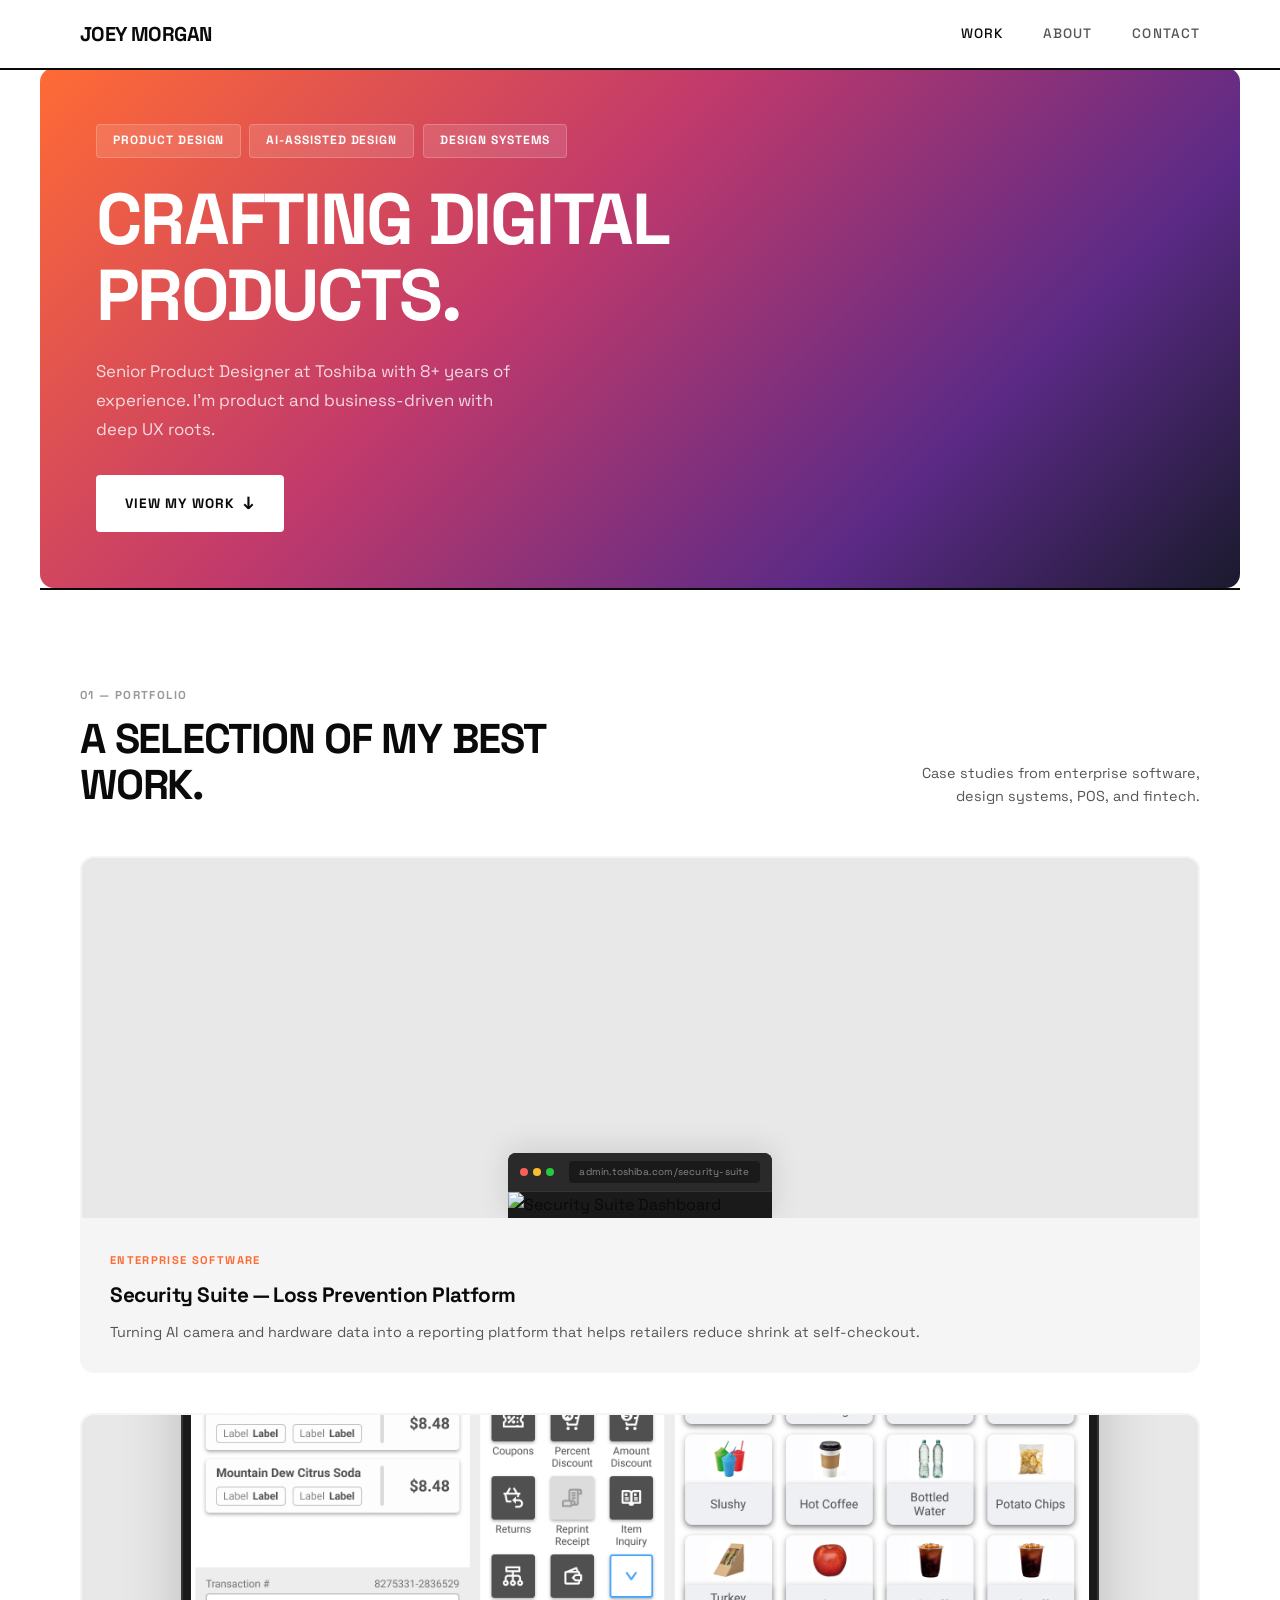
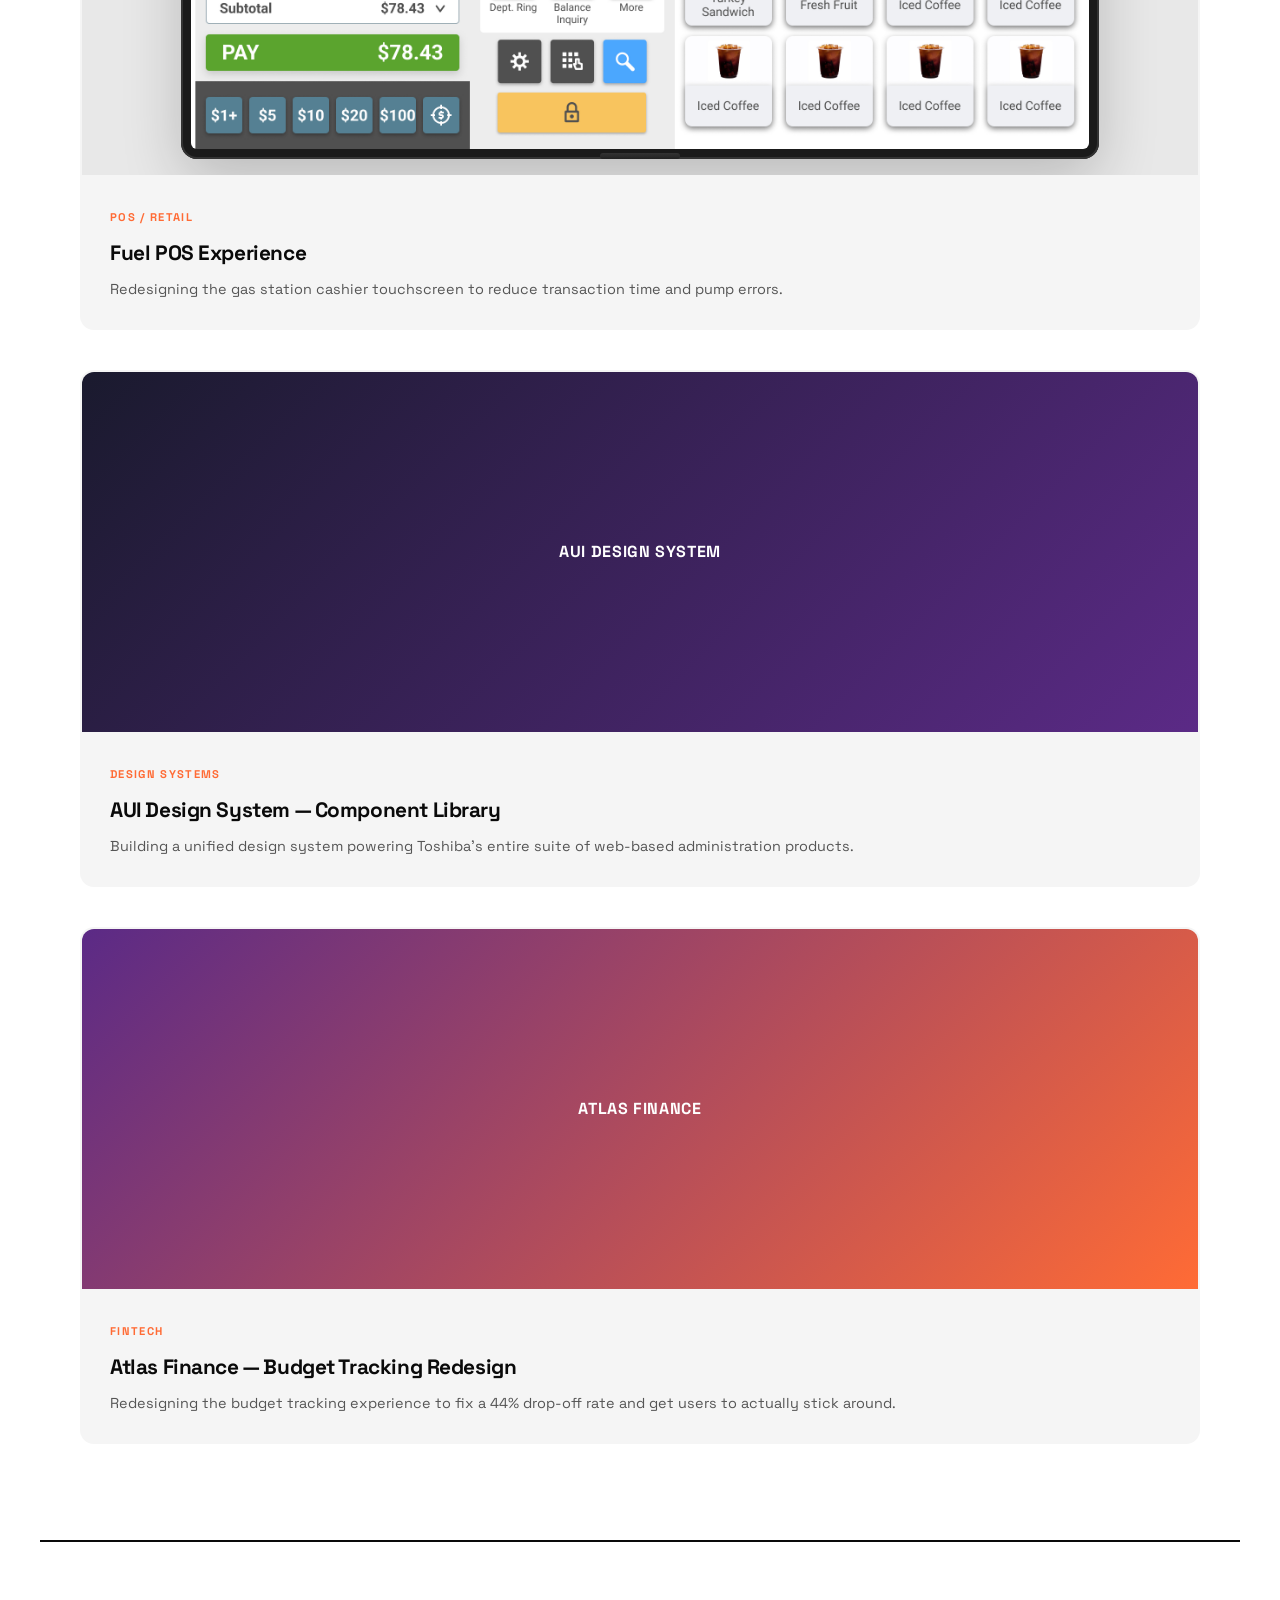
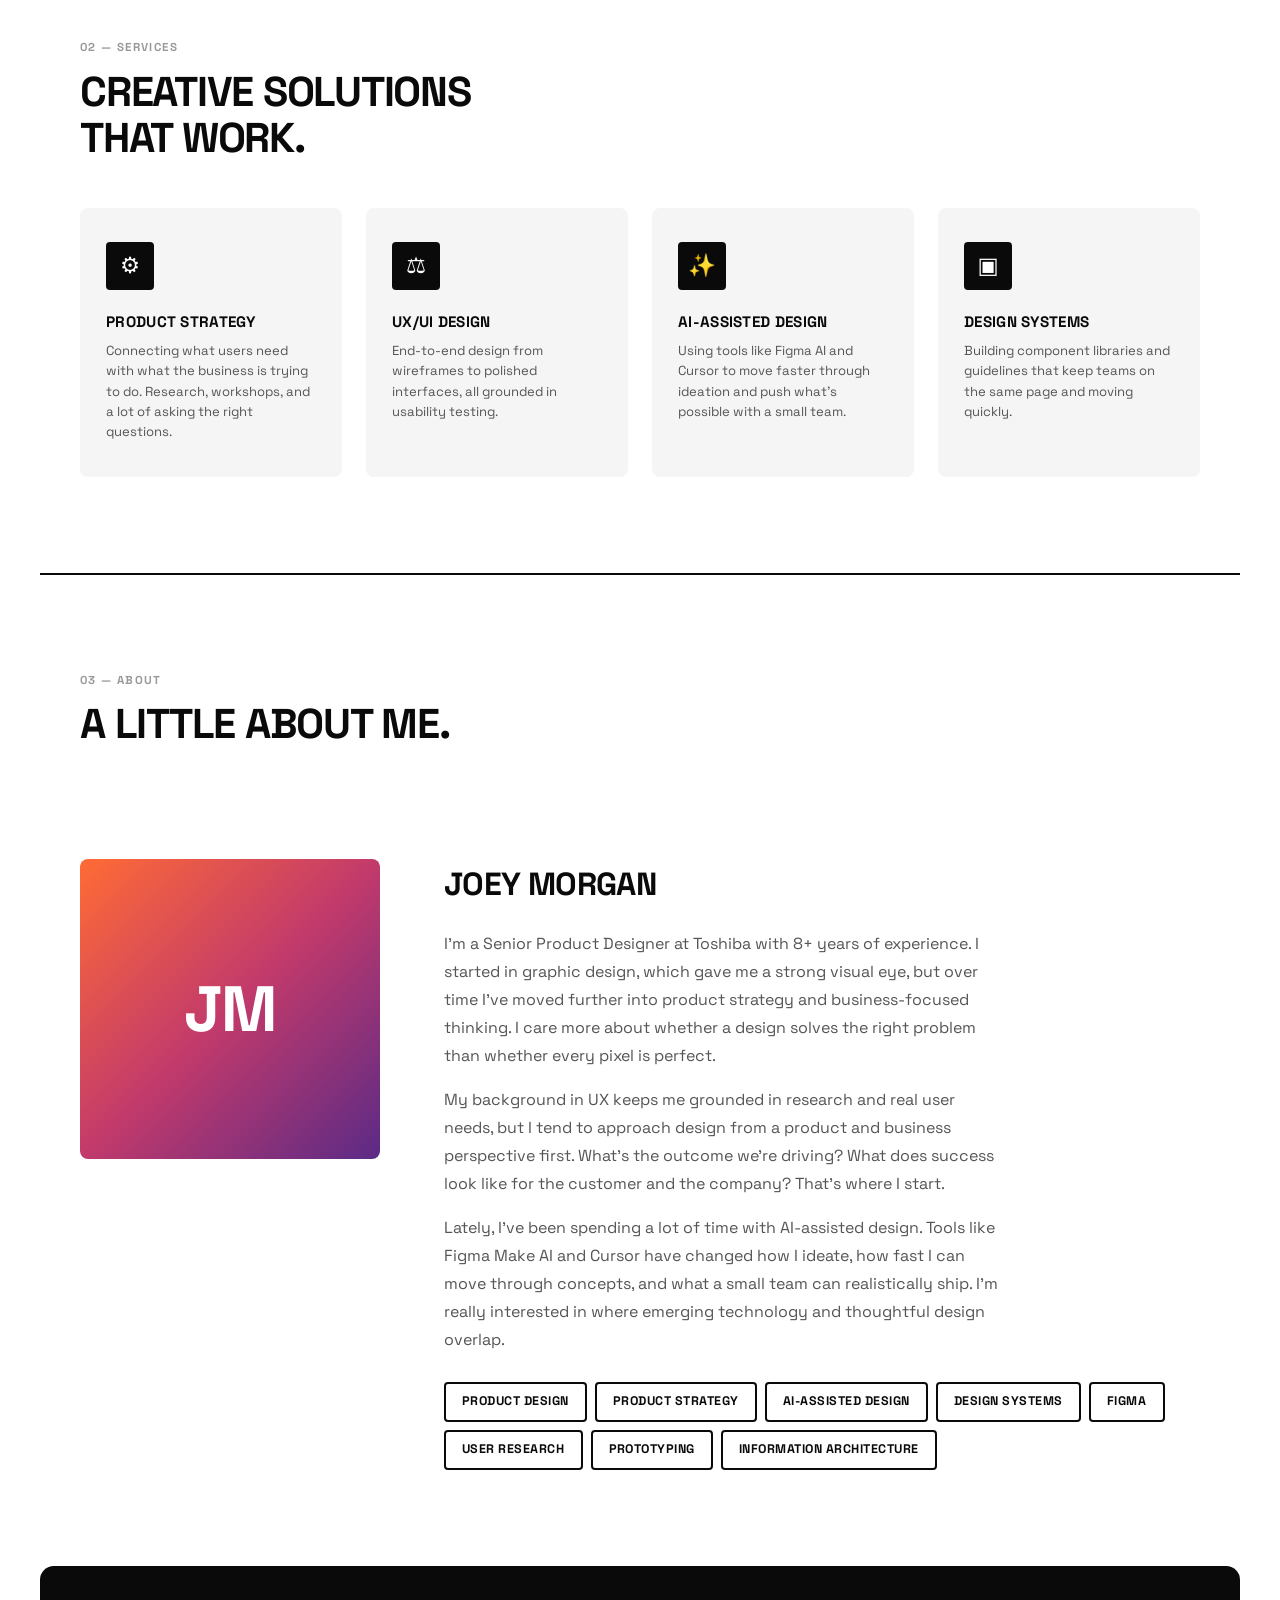
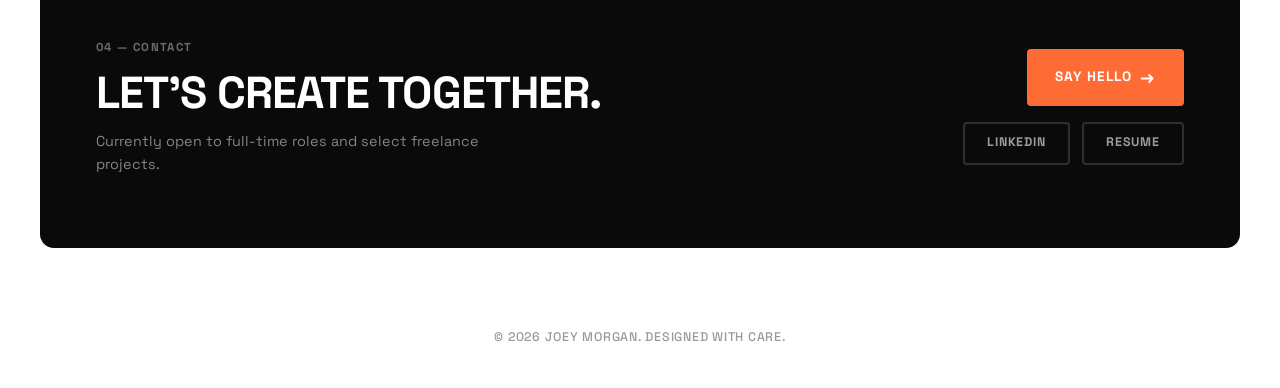
==== index.html @ 901c60b5 "Remove Dribbble link from contact section Co-Authored-By: Claude Opus 4.6 <noreply@anthropic.com>" ====
<!DOCTYPE html>
<html lang="en">
<head>
  <meta charset="UTF-8">
  <meta name="viewport" content="width=device-width, initial-scale=1.0">
  <title>Joey Morgan — Product Designer</title>
  <link rel="preconnect" href="https://fonts.googleapis.com">
  <link href="https://fonts.googleapis.com/css2?family=Space+Grotesk:wght@400;500;600;700&display=swap" rel="stylesheet">
  <link rel="stylesheet" href="styles.css">
</head>
<body>

  <!-- Nav -->
  <nav>
    <div class="nav-inner">
      <a href="index.html" class="logo">Joey Morgan</a>
      <div class="nav-links">
        <a href="index.html" class="active">Work</a>
        <a href="#about">About</a>
        <a href="#contact">Contact</a>
      </div>
    </div>
  </nav>

  <!-- Hero -->
  <section class="hero">
    <div class="hero-content">
      <div class="hero-tags">
        <span class="hero-tag">Product Design</span>
        <span class="hero-tag">AI-Assisted Design</span>
        <span class="hero-tag">Design Systems</span>
      </div>
      <h1>Crafting Digital Products.</h1>
      <p>Senior Product Designer at Toshiba with 8+ years of experience. I'm product and business-driven with deep UX roots.</p>
      <a href="#work" class="btn">View my work <span class="arrow">&darr;</span></a>
    </div>
  </section>

  <!-- Projects -->
  <div class="section-header" id="work">
    <div>
      <div class="section-label">01 &mdash; Portfolio</div>
      <h2>A Selection of My Best Work.</h2>
    </div>
    <p>Case studies from enterprise software, design systems, POS, and fintech.</p>
  </div>

  <div class="projects-grid">
    <a href="project-security-suite.html" class="project-card">
      <div class="thumb card-mockup-wrap">
        <div class="device-mockup">
          <div class="browser-bar">
            <span class="browser-dot red"></span>
            <span class="browser-dot yellow"></span>
            <span class="browser-dot green"></span>
            <span class="browser-url">admin.toshiba.com/security-suite</span>
          </div>
          <img src="SS Both Solution View_V2.jpg" alt="Security Suite Dashboard">
        </div>
      </div>
      <div class="card-body">
        <span class="tag">Enterprise Software</span>
        <h3>Security Suite — Loss Prevention Platform</h3>
        <p>Turning AI camera and hardware data into a reporting platform that helps retailers reduce shrink at self-checkout.</p>
      </div>
    </a>

    <a href="project-fuel-pos.html" class="project-card">
      <div class="thumb card-pos-wrap">
        <div class="pos-mockup">
          <img src="Home Screen - Sales Palette.jpg" alt="Fuel POS Home Screen">
        </div>
        <div class="pos-stand"></div>
      </div>
      <div class="card-body">
        <span class="tag">POS / Retail</span>
        <h3>Fuel POS Experience</h3>
        <p>Redesigning the gas station cashier touchscreen to reduce transaction time and pump errors.</p>
      </div>
    </a>

    <a href="project-civicpulse.html" class="project-card">
      <div class="thumb placeholder-img ph-3" style="display:flex;align-items:center;justify-content:center;">AUI Design System</div>
      <div class="card-body">
        <span class="tag">Design Systems</span>
        <h3>AUI Design System — Component Library</h3>
        <p>Building a unified design system powering Toshiba's entire suite of web-based administration products.</p>
      </div>
    </a>

    <a href="project-atlas.html" class="project-card">
      <div class="thumb placeholder-img ph-4" style="display:flex;align-items:center;justify-content:center;">Atlas Finance</div>
      <div class="card-body">
        <span class="tag">Fintech</span>
        <h3>Atlas Finance — Budget Tracking Redesign</h3>
        <p>Redesigning the budget tracking experience to fix a 44% drop-off rate and get users to actually stick around.</p>
      </div>
    </a>
  </div>

  <!-- Services -->
  <div class="section-header">
    <div>
      <div class="section-label">02 &mdash; Services</div>
      <h2>Creative Solutions That Work.</h2>
    </div>
  </div>

  <div class="services">
    <div class="service-card">
      <div class="service-icon">&#9881;</div>
      <h3>Product Strategy</h3>
      <p>Connecting what users need with what the business is trying to do. Research, workshops, and a lot of asking the right questions.</p>
    </div>
    <div class="service-card">
      <div class="service-icon">&#9878;</div>
      <h3>UX/UI Design</h3>
      <p>End-to-end design from wireframes to polished interfaces, all grounded in usability testing.</p>
    </div>
    <div class="service-card">
      <div class="service-icon">&#10024;</div>
      <h3>AI-Assisted Design</h3>
      <p>Using tools like Figma AI and Cursor to move faster through ideation and push what's possible with a small team.</p>
    </div>
    <div class="service-card">
      <div class="service-icon">&#9635;</div>
      <h3>Design Systems</h3>
      <p>Building component libraries and guidelines that keep teams on the same page and moving quickly.</p>
    </div>
  </div>

  <!-- About -->
  <div class="section-header" id="about">
    <div>
      <div class="section-label">03 &mdash; About</div>
      <h2>A Little About Me.</h2>
    </div>
  </div>

  <section class="about">
    <div class="about-photo">JM</div>
    <div class="about-text">
      <h2>Joey Morgan</h2>
      <p>I'm a Senior Product Designer at Toshiba with 8+ years of experience. I started in graphic design, which gave me a strong visual eye, but over time I've moved further into product strategy and business-focused thinking. I care more about whether a design solves the right problem than whether every pixel is perfect.</p>
      <p>My background in UX keeps me grounded in research and real user needs, but I tend to approach design from a product and business perspective first. What's the outcome we're driving? What does success look like for the customer and the company? That's where I start.</p>
      <p>Lately, I've been spending a lot of time with AI-assisted design. Tools like Figma Make AI and Cursor have changed how I ideate, how fast I can move through concepts, and what a small team can realistically ship. I'm really interested in where emerging technology and thoughtful design overlap.</p>
      <div class="skills">
        <span class="skill-tag">Product Design</span>
        <span class="skill-tag">Product Strategy</span>
        <span class="skill-tag">AI-Assisted Design</span>
        <span class="skill-tag">Design Systems</span>
        <span class="skill-tag">Figma</span>
        <span class="skill-tag">User Research</span>
        <span class="skill-tag">Prototyping</span>
        <span class="skill-tag">Information Architecture</span>
      </div>
    </div>
  </section>

  <!-- Contact -->
  <section class="contact" id="contact">
    <div>
      <div class="section-label" style="color: rgba(255,255,255,0.4);">04 &mdash; Contact</div>
      <h2>Let's Create Together.</h2>
      <p>Currently open to full-time roles and select freelance projects.</p>
    </div>
    <div class="contact-right">
      <a href="mailto:joey@example.com" class="btn" style="background:var(--accent); color:#fff;">Say hello <span class="arrow">&rarr;</span></a>
      <div class="contact-links">
        <a href="https://linkedin.com/in/kandismorgan/" target="_blank" class="contact-link">LinkedIn</a>
        <a href="#" class="contact-link">Resume</a>
      </div>
    </div>
  </section>

  <!-- Footer -->
  <footer>
    <p>&copy; 2026 Joey Morgan. Designed with care.</p>
  </footer>

</body>
</html>
---- styles.css ----
/* ===== Reset & Base ===== */
*, *::before, *::after { margin: 0; padding: 0; box-sizing: border-box; }

:root {
  --bg: #ffffff;
  --text: #0a0a0a;
  --accent: #FF6B35;
  --muted: #555555;
  --light-muted: #999999;
  --card-bg: #f5f5f5;
  --border: #e0e0e0;
  --radius: 14px;
  --radius-sm: 8px;
  --max-w: 1200px;
  --font: 'Space Grotesk', system-ui, -apple-system, sans-serif;
}

html { scroll-behavior: smooth; }

body {
  font-family: var(--font);
  background: var(--bg);
  color: var(--text);
  line-height: 1.6;
  -webkit-font-smoothing: antialiased;
}

a { color: inherit; text-decoration: none; }
img { display: block; max-width: 100%; }

/* ===== Nav ===== */
nav {
  position: fixed; top: 0; left: 0; right: 0;
  background: rgba(255, 255, 255, 0.95);
  backdrop-filter: blur(16px);
  z-index: 100;
  border-bottom: 2px solid var(--text);
}

nav .nav-inner {
  max-width: var(--max-w);
  margin: 0 auto;
  padding: 0 2.5rem;
  height: 68px;
  display: flex;
  align-items: center;
  justify-content: space-between;
}

nav .logo {
  font-weight: 700;
  font-size: 1.25rem;
  letter-spacing: -0.03em;
  text-transform: uppercase;
}

nav .nav-links { display: flex; gap: 2.5rem; }

nav .nav-links a {
  font-size: 0.85rem;
  font-weight: 500;
  color: var(--muted);
  text-transform: uppercase;
  letter-spacing: 0.08em;
  transition: color 0.2s;
}

nav .nav-links a:hover,
nav .nav-links a.active { color: var(--text); }

/* ===== Hero ===== */
.hero {
  position: relative;
  max-width: var(--max-w);
  margin: 0 auto;
  margin-top: 68px;
  border-radius: var(--radius);
  overflow: hidden;
  min-height: 520px;
  display: flex;
  align-items: flex-end;
  padding: 3.5rem;
  background: linear-gradient(135deg, #FF6B35 0%, #c23a6b 40%, #5b2a86 75%, #1a1a2e 100%);
}

.hero-content {
  position: relative;
  z-index: 2;
  max-width: 620px;
}

.hero h1 {
  font-size: clamp(3rem, 6vw, 4.5rem);
  font-weight: 700;
  line-height: 1.05;
  margin-bottom: 1.5rem;
  color: #fff;
  text-transform: uppercase;
  letter-spacing: -0.03em;
}

.hero p {
  font-size: 1.05rem;
  color: rgba(255,255,255,0.8);
  max-width: 440px;
  margin-bottom: 2rem;
  line-height: 1.7;
}

.hero-tags {
  display: flex;
  gap: 0.5rem;
  flex-wrap: wrap;
  margin-bottom: 1.5rem;
}

.hero-tag {
  padding: 0.4rem 1rem;
  background: rgba(255,255,255,0.12);
  backdrop-filter: blur(8px);
  border: 1px solid rgba(255,255,255,0.2);
  border-radius: 4px;
  font-size: 0.75rem;
  font-weight: 700;
  color: #fff;
  text-transform: uppercase;
  letter-spacing: 0.08em;
}

.btn {
  display: inline-flex;
  align-items: center;
  gap: 0.5rem;
  padding: 0.9rem 1.8rem;
  background: #fff;
  color: var(--text);
  border-radius: 4px;
  font-weight: 700;
  font-size: 0.85rem;
  text-transform: uppercase;
  letter-spacing: 0.08em;
  transition: transform 0.2s, box-shadow 0.2s;
}

.btn:hover {
  transform: translateY(-2px);
  box-shadow: 0 8px 24px rgba(0,0,0,0.15);
}

.btn-dark {
  background: var(--text);
  color: #fff;
}

.btn .arrow { font-size: 1.1rem; }

/* ===== Section Headers ===== */
.section-header {
  max-width: var(--max-w);
  margin: 0 auto;
  padding: 6rem 2.5rem 3rem;
  display: flex;
  justify-content: space-between;
  align-items: flex-end;
  gap: 2rem;
  border-top: 2px solid var(--text);
}

.section-label {
  font-size: 0.72rem;
  font-weight: 700;
  color: var(--light-muted);
  text-transform: uppercase;
  letter-spacing: 0.12em;
  margin-bottom: 0.75rem;
}

.section-header h2 {
  font-size: clamp(2rem, 3.5vw, 2.6rem);
  font-weight: 700;
  line-height: 1.1;
  max-width: 480px;
  letter-spacing: -0.03em;
  text-transform: uppercase;
}

.section-header p {
  font-size: 0.9rem;
  color: var(--muted);
  max-width: 320px;
  text-align: right;
}

/* ===== Section Titles (simple) ===== */
.section-title {
  max-width: var(--max-w);
  margin: 0 auto;
  padding: 6rem 2.5rem 2rem;
  font-size: 2rem;
  font-weight: 700;
  text-transform: uppercase;
  letter-spacing: -0.02em;
}

/* ===== Project Grid ===== */
.projects-grid {
  max-width: var(--max-w);
  margin: 0 auto;
  padding: 0 2.5rem 6rem;
  display: grid;
  grid-template-columns: 1fr;
  gap: 2.5rem;
}

.project-card {
  background: var(--card-bg);
  border-radius: var(--radius);
  overflow: hidden;
  transition: transform 0.3s ease, box-shadow 0.3s ease;
  cursor: pointer;
  border: 2px solid transparent;
}

.project-card:hover {
  transform: translateY(-6px);
  box-shadow: 0 20px 50px rgba(0,0,0,0.08);
  border-color: var(--text);
}

.project-card .thumb {
  width: 100%;
  height: 360px;
  overflow: hidden;
}

.project-card .card-body {
  padding: 1.75rem;
}

.project-card .tag {
  display: inline-block;
  font-size: 0.7rem;
  font-weight: 700;
  text-transform: uppercase;
  letter-spacing: 0.12em;
  color: var(--accent);
  margin-bottom: 0.6rem;
}

.project-card h3 {
  font-size: 1.3rem;
  font-weight: 700;
  margin-bottom: 0.5rem;
  letter-spacing: -0.02em;
}

.project-card p {
  font-size: 0.9rem;
  color: var(--muted);
  line-height: 1.55;
}

/* ===== Services / Skills Grid ===== */
.services {
  max-width: var(--max-w);
  margin: 0 auto;
  padding: 0 2.5rem 6rem;
  display: grid;
  grid-template-columns: repeat(4, 1fr);
  gap: 1.5rem;
}

.service-card {
  background: var(--card-bg);
  border-radius: var(--radius-sm);
  padding: 2rem 1.5rem;
  border: 2px solid transparent;
  transition: transform 0.2s, border-color 0.2s;
}

.service-card:hover {
  transform: translateY(-4px);
  border-color: var(--text);
}

.service-icon {
  width: 48px;
  height: 48px;
  border-radius: 4px;
  background: var(--text);
  display: flex;
  align-items: center;
  justify-content: center;
  font-size: 1.4rem;
  color: #fff;
  margin-bottom: 1.25rem;
}

.service-card h3 {
  font-size: 0.95rem;
  font-weight: 700;
  margin-bottom: 0.4rem;
  text-transform: uppercase;
  letter-spacing: 0.02em;
}

.service-card p {
  font-size: 0.82rem;
  color: var(--muted);
  line-height: 1.55;
}

/* ===== About Section ===== */
.about {
  max-width: var(--max-w);
  margin: 0 auto;
  padding: 4rem 2.5rem 6rem;
  display: grid;
  grid-template-columns: 300px 1fr;
  gap: 4rem;
  align-items: start;
}

.about-photo {
  width: 100%;
  aspect-ratio: 1;
  border-radius: var(--radius-sm);
  background: linear-gradient(135deg, #FF6B35 0%, #c23a6b 50%, #5b2a86 100%);
  display: flex;
  align-items: center;
  justify-content: center;
  font-size: 4rem;
  font-weight: 700;
  color: #fff;
  letter-spacing: -0.03em;
}

.about-text h2 {
  font-size: 2rem;
  font-weight: 700;
  margin-bottom: 1.25rem;
  text-transform: uppercase;
  letter-spacing: -0.02em;
}

.about-text p {
  color: var(--muted);
  margin-bottom: 1rem;
  max-width: 560px;
  line-height: 1.75;
}

.about-text .skills {
  display: flex;
  flex-wrap: wrap;
  gap: 0.5rem;
  margin-top: 1.75rem;
}

.about-text .skill-tag {
  padding: 0.5rem 1rem;
  background: transparent;
  border: 2px solid var(--text);
  border-radius: 4px;
  font-size: 0.78rem;
  font-weight: 700;
  color: var(--text);
  text-transform: uppercase;
  letter-spacing: 0.04em;
  transition: background 0.2s, color 0.2s;
}

.about-text .skill-tag:hover {
  background: var(--text);
  color: #fff;
}

/* ===== Contact / CTA Section ===== */
.contact {
  max-width: var(--max-w);
  margin: 0 auto 2.5rem;
  padding: 4.5rem 3.5rem;
  background: var(--text);
  border-radius: var(--radius);
  display: flex;
  justify-content: space-between;
  align-items: center;
  gap: 2rem;
}

.contact h2 {
  font-size: clamp(2rem, 4vw, 2.8rem);
  font-weight: 700;
  color: #fff;
  line-height: 1.1;
  text-transform: uppercase;
  letter-spacing: -0.02em;
}

.contact p {
  color: rgba(255,255,255,0.5);
  margin-top: 0.75rem;
  max-width: 400px;
  font-size: 0.9rem;
}

.contact .contact-right {
  display: flex;
  flex-direction: column;
  align-items: flex-end;
  gap: 1rem;
}

.contact .contact-links {
  display: flex;
  gap: 0.75rem;
  flex-wrap: wrap;
}

.contact .contact-link {
  padding: 0.6rem 1.4rem;
  border: 2px solid rgba(255,255,255,0.15);
  border-radius: 4px;
  font-weight: 700;
  font-size: 0.78rem;
  color: rgba(255,255,255,0.6);
  text-transform: uppercase;
  letter-spacing: 0.06em;
  transition: border-color 0.2s, color 0.2s, background 0.2s;
}

.contact .contact-link:hover {
  border-color: var(--accent);
  color: #fff;
  background: var(--accent);
}

/* ===== Footer ===== */
footer {
  text-align: center;
  padding: 2.5rem 2.5rem;
  font-size: 0.78rem;
  font-weight: 500;
  color: var(--light-muted);
  text-transform: uppercase;
  letter-spacing: 0.06em;
}

footer a {
  color: var(--text);
  font-weight: 700;
  border-bottom: 2px solid var(--accent);
}

/* ===== Project Detail Page ===== */
.project-hero {
  max-width: var(--max-w);
  margin: 0 auto;
  padding: 7.5rem 2.5rem 3rem;
}

.project-hero .back-link {
  display: inline-flex;
  align-items: center;
  gap: 0.5rem;
  font-size: 0.8rem;
  font-weight: 700;
  color: var(--muted);
  text-transform: uppercase;
  letter-spacing: 0.1em;
  margin-bottom: 2rem;
  transition: color 0.2s;
}

.project-hero .back-link:hover { color: var(--accent); }

.project-hero h1 {
  font-size: clamp(2.2rem, 5vw, 3.2rem);
  font-weight: 700;
  letter-spacing: -0.03em;
  margin-bottom: 1.5rem;
  text-transform: uppercase;
}

.project-hero .meta {
  display: flex;
  flex-wrap: wrap;
  gap: 2.5rem;
  font-size: 0.88rem;
  color: var(--muted);
  margin-bottom: 3rem;
  padding-bottom: 2rem;
  border-bottom: 2px solid var(--border);
}

.project-hero .meta strong {
  color: var(--text);
  font-weight: 700;
  font-size: 0.72rem;
  text-transform: uppercase;
  letter-spacing: 0.08em;
  display: block;
  margin-bottom: 0.25rem;
}

.project-hero-img {
  width: 100%;
  aspect-ratio: 16/8;
  border-radius: var(--radius);
  object-fit: cover;
}

.project-content {
  max-width: 780px;
  margin: 0 auto;
  padding: 3rem 2.5rem 8rem;
}

.project-content h2 {
  font-size: 1.4rem;
  font-weight: 700;
  margin: 3rem 0 1.25rem;
  text-transform: uppercase;
  letter-spacing: -0.01em;
  padding-top: 1rem;
  border-top: 2px solid var(--border);
}

.project-content h2:first-child {
  border-top: none;
  padding-top: 0;
  margin-top: 0;
}

.project-content p {
  color: var(--muted);
  margin-bottom: 1rem;
  line-height: 1.8;
}

.project-content .image-row {
  display: grid;
  grid-template-columns: 1fr 1fr;
  gap: 1.5rem;
  margin: 2.5rem 0;
}

.project-content .image-row .placeholder-img {
  width: 100%;
  aspect-ratio: 4/3;
  border-radius: var(--radius-sm);
  display: flex;
  align-items: center;
  justify-content: center;
  font-size: 0.8rem;
  font-weight: 700;
  color: #fff;
  text-transform: uppercase;
  letter-spacing: 0.06em;
}

.case-img {
  width: 100%;
  border-radius: var(--radius-sm);
  object-fit: cover;
  border: 1px solid var(--border);
}

/* ===== Device Mockup ===== */
.device-mockup {
  background: #1a1a1a;
  border-radius: 12px;
  padding: 0;
  overflow: hidden;
  box-shadow: 0 20px 60px rgba(0,0,0,0.15), 0 0 0 1px rgba(0,0,0,0.08);
}

.device-mockup .browser-bar {
  display: flex;
  align-items: center;
  gap: 6px;
  padding: 10px 14px;
  background: #2a2a2a;
  border-bottom: 1px solid #333;
}

.device-mockup .browser-dot {
  width: 10px;
  height: 10px;
  border-radius: 50%;
}

.device-mockup .browser-dot.red { background: #ff5f57; }
.device-mockup .browser-dot.yellow { background: #febc2e; }
.device-mockup .browser-dot.green { background: #28c840; }

.device-mockup .browser-url {
  flex: 1;
  margin-left: 10px;
  background: #1a1a1a;
  border-radius: 4px;
  padding: 4px 12px;
  font-size: 0.68rem;
  color: #888;
  font-family: var(--font);
  letter-spacing: 0.02em;
}

.device-mockup img {
  width: 100%;
  display: block;
}

/* Laptop shell around the browser */
.laptop-mockup {
  padding: 16px 16px 0;
  background: #e0e0e0;
  border-radius: 16px 16px 0 0;
  position: relative;
}

.laptop-mockup .device-mockup {
  border-radius: 8px 8px 0 0;
}

.laptop-base {
  height: 18px;
  background: linear-gradient(to bottom, #d4d4d4, #bbb);
  border-radius: 0 0 6px 6px;
  margin: 0 -4px;
  position: relative;
}

.laptop-base::before {
  content: '';
  position: absolute;
  top: 0;
  left: 50%;
  transform: translateX(-50%);
  width: 80px;
  height: 4px;
  background: #aaa;
  border-radius: 0 0 4px 4px;
}

/* Hero-sized mockup */
.hero-mockup {
  max-width: 100%;
}

/* Image row mockups */
.image-row .laptop-mockup {
  padding: 10px 10px 0;
  border-radius: 12px 12px 0 0;
}

.image-row .laptop-base {
  height: 14px;
}

.image-row .device-mockup .browser-bar {
  padding: 7px 10px;
  gap: 5px;
}

.image-row .device-mockup .browser-dot {
  width: 7px;
  height: 7px;
}

.image-row .device-mockup .browser-url {
  padding: 3px 8px;
  font-size: 0.58rem;
}

/* Card-level mockup on homepage */
.card-mockup-wrap {
  background: #e8e8e8;
  display: flex;
  align-items: flex-end;
  justify-content: center;
  padding: 2rem 2.5rem 0;
  height: 100%;
}

.card-mockup-wrap .device-mockup {
  border-radius: 8px 8px 0 0;
  box-shadow: 0 -4px 30px rgba(0,0,0,0.12);
}

.card-mockup-wrap .browser-bar {
  padding: 8px 12px;
  gap: 5px;
}

.card-mockup-wrap .browser-dot {
  width: 8px;
  height: 8px;
}

.card-mockup-wrap .browser-url {
  padding: 3px 10px;
  font-size: 0.62rem;
}

/* ===== POS Device Mockup ===== */
.pos-mockup {
  background: #1a1a1a;
  border-radius: 24px;
  padding: 16px;
  box-shadow: 0 20px 60px rgba(0,0,0,0.2), inset 0 0 0 2px #333;
  position: relative;
}

.pos-mockup::before {
  content: '';
  position: absolute;
  top: 8px;
  left: 50%;
  transform: translateX(-50%);
  width: 60px;
  height: 5px;
  background: #333;
  border-radius: 10px;
}

.pos-mockup img {
  width: 100%;
  display: block;
  border-radius: 8px;
}

.pos-stand {
  width: 60px;
  height: 40px;
  background: linear-gradient(to bottom, #2a2a2a, #1a1a1a);
  margin: 0 auto;
  border-radius: 0 0 6px 6px;
  position: relative;
}

.pos-stand::after {
  content: '';
  display: block;
  width: 120px;
  height: 10px;
  background: linear-gradient(to bottom, #333, #222);
  border-radius: 4px;
  position: absolute;
  bottom: 0;
  left: 50%;
  transform: translateX(-50%);
}

/* POS device group in image rows */
.pos-device-group {
  display: flex;
  flex-direction: column;
  align-items: center;
}

.image-row .pos-mockup {
  padding: 10px;
  border-radius: 16px;
}

.image-row .pos-mockup::before {
  width: 40px;
  height: 3px;
  top: 5px;
}

.image-row .pos-mockup img {
  border-radius: 6px;
}

.image-row .pos-stand {
  width: 40px;
  height: 28px;
}

.image-row .pos-stand::after {
  width: 80px;
  height: 7px;
}

/* Card-level POS mockup on homepage */
.card-pos-wrap {
  background: #e8e8e8;
  display: flex;
  flex-direction: column;
  align-items: center;
  justify-content: flex-end;
  padding: 2rem 3rem 1rem;
  height: 100%;
}

.card-pos-wrap .pos-mockup {
  padding: 10px;
  border-radius: 16px;
  max-width: 90%;
}

.card-pos-wrap .pos-mockup::before {
  width: 40px;
  height: 3px;
  top: 5px;
}

.card-pos-wrap .pos-mockup img {
  border-radius: 6px;
}

.card-pos-wrap .pos-stand {
  width: 40px;
  height: 24px;
}

.card-pos-wrap .pos-stand::after {
  width: 80px;
  height: 6px;
}

.project-content ul {
  padding-left: 1.25rem;
  margin-bottom: 1.25rem;
}

.project-content li {
  color: var(--muted);
  margin-bottom: 0.5rem;
  line-height: 1.75;
}

/* ===== Placeholder images ===== */
.placeholder-img {
  display: flex;
  align-items: center;
  justify-content: center;
  font-weight: 700;
  color: #fff;
  font-size: 1rem;
  text-transform: uppercase;
  letter-spacing: 0.04em;
}

.ph-1 { background: linear-gradient(135deg, #FF6B35, #c23a6b); }
.ph-2 { background: linear-gradient(135deg, #c23a6b, #5b2a86); }
.ph-3 { background: linear-gradient(135deg, #1a1a2e, #5b2a86); }
.ph-4 { background: linear-gradient(135deg, #5b2a86, #FF6B35); }

/* ===== Impact Metrics Banner ===== */
.metrics-banner {
  max-width: 780px;
  margin: 0 auto;
  padding: 0 2.5rem;
}

.metrics-grid {
  display: grid;
  grid-template-columns: repeat(4, 1fr);
  gap: 1.25rem;
  background: var(--text);
  border-radius: var(--radius);
  padding: 2.5rem;
}

.metric {
  text-align: center;
}

.metric .number {
  display: block;
  font-size: 2.2rem;
  font-weight: 700;
  color: var(--accent);
  letter-spacing: -0.03em;
  line-height: 1.2;
}

.metric .label {
  display: block;
  font-size: 0.75rem;
  font-weight: 600;
  color: rgba(255,255,255,0.6);
  text-transform: uppercase;
  letter-spacing: 0.08em;
  margin-top: 0.35rem;
}

/* ===== UX Takeaways Section ===== */
.ux-takeaways {
  background: var(--card-bg);
  border-radius: var(--radius);
  padding: 2.5rem;
  margin-top: 3rem;
  border: 2px solid var(--border);
}

.ux-takeaways h2 {
  font-size: 1.1rem;
  font-weight: 700;
  text-transform: uppercase;
  letter-spacing: 0.06em;
  margin: 0 0 1.5rem 0;
  padding: 0;
  border: none;
  color: var(--text);
}

.takeaway-list {
  list-style: none;
  padding: 0;
  margin: 0;
  display: grid;
  gap: 1.25rem;
}

.takeaway-list li {
  display: flex;
  gap: 1rem;
  align-items: flex-start;
  color: var(--muted);
  line-height: 1.65;
  margin: 0;
}

.takeaway-num {
  flex-shrink: 0;
  width: 32px;
  height: 32px;
  background: var(--text);
  color: #fff;
  border-radius: 4px;
  display: flex;
  align-items: center;
  justify-content: center;
  font-size: 0.75rem;
  font-weight: 700;
}

.takeaway-list li strong {
  color: var(--text);
}

/* ===== Findings Cards ===== */
.findings {
  display: grid;
  grid-template-columns: repeat(auto-fill, minmax(280px, 1fr));
  gap: 1.5rem;
  margin: 2.5rem 0;
}

.finding-card {
  background: var(--card-bg);
  border: 2px solid var(--border);
  border-radius: var(--radius-sm);
  padding: 2rem;
}

.finding-card h3 {
  font-size: 0.7rem;
  text-transform: uppercase;
  letter-spacing: 0.12em;
  color: var(--accent);
  font-weight: 700;
  margin-bottom: 1rem;
}

.finding-card p {
  font-size: 0.92rem;
  color: var(--muted);
  margin-bottom: 0.5rem;
  line-height: 1.6;
}

.finding-card p strong {
  color: var(--text);
}

/* ===== Prototype Embed ===== */
.prototype-embed {
  position: relative;
  width: 100%;
  aspect-ratio: 16/10;
  margin: 2rem 0 2.5rem;
  border-radius: var(--radius);
  overflow: hidden;
  border: 2px solid var(--border);
  background: #f5f5f5;
}

.prototype-embed iframe {
  position: absolute;
  top: 0;
  left: 0;
  width: 100%;
  height: 100%;
  border: none;
}

/* ===== Responsive ===== */
@media (max-width: 900px) {
  .services { grid-template-columns: repeat(2, 1fr); }
}

@media (max-width: 768px) {
  .hero { min-height: 420px; margin-top: 68px; margin-left: 1rem; margin-right: 1rem; padding: 2.5rem; }
  .about { grid-template-columns: 1fr; gap: 2.5rem; }
  .about-photo { max-width: 220px; }
  .project-content .image-row { grid-template-columns: 1fr; }
  .contact { flex-direction: column; text-align: center; margin-left: 1rem; margin-right: 1rem; }
  .contact .contact-right { align-items: center; }
  .section-header { flex-direction: column; align-items: flex-start; }
  .section-header p { text-align: left; }
  .services { grid-template-columns: 1fr; }
  nav .nav-links { gap: 1.5rem; }
}

@media (max-width: 480px) {
  .hero { min-height: 360px; padding: 2rem 1.5rem; }
  .hero h1 { font-size: 2.4rem; }
  nav .nav-inner { padding: 0 1.5rem; }
  .project-hero .meta { flex-direction: column; gap: 1rem; }
}
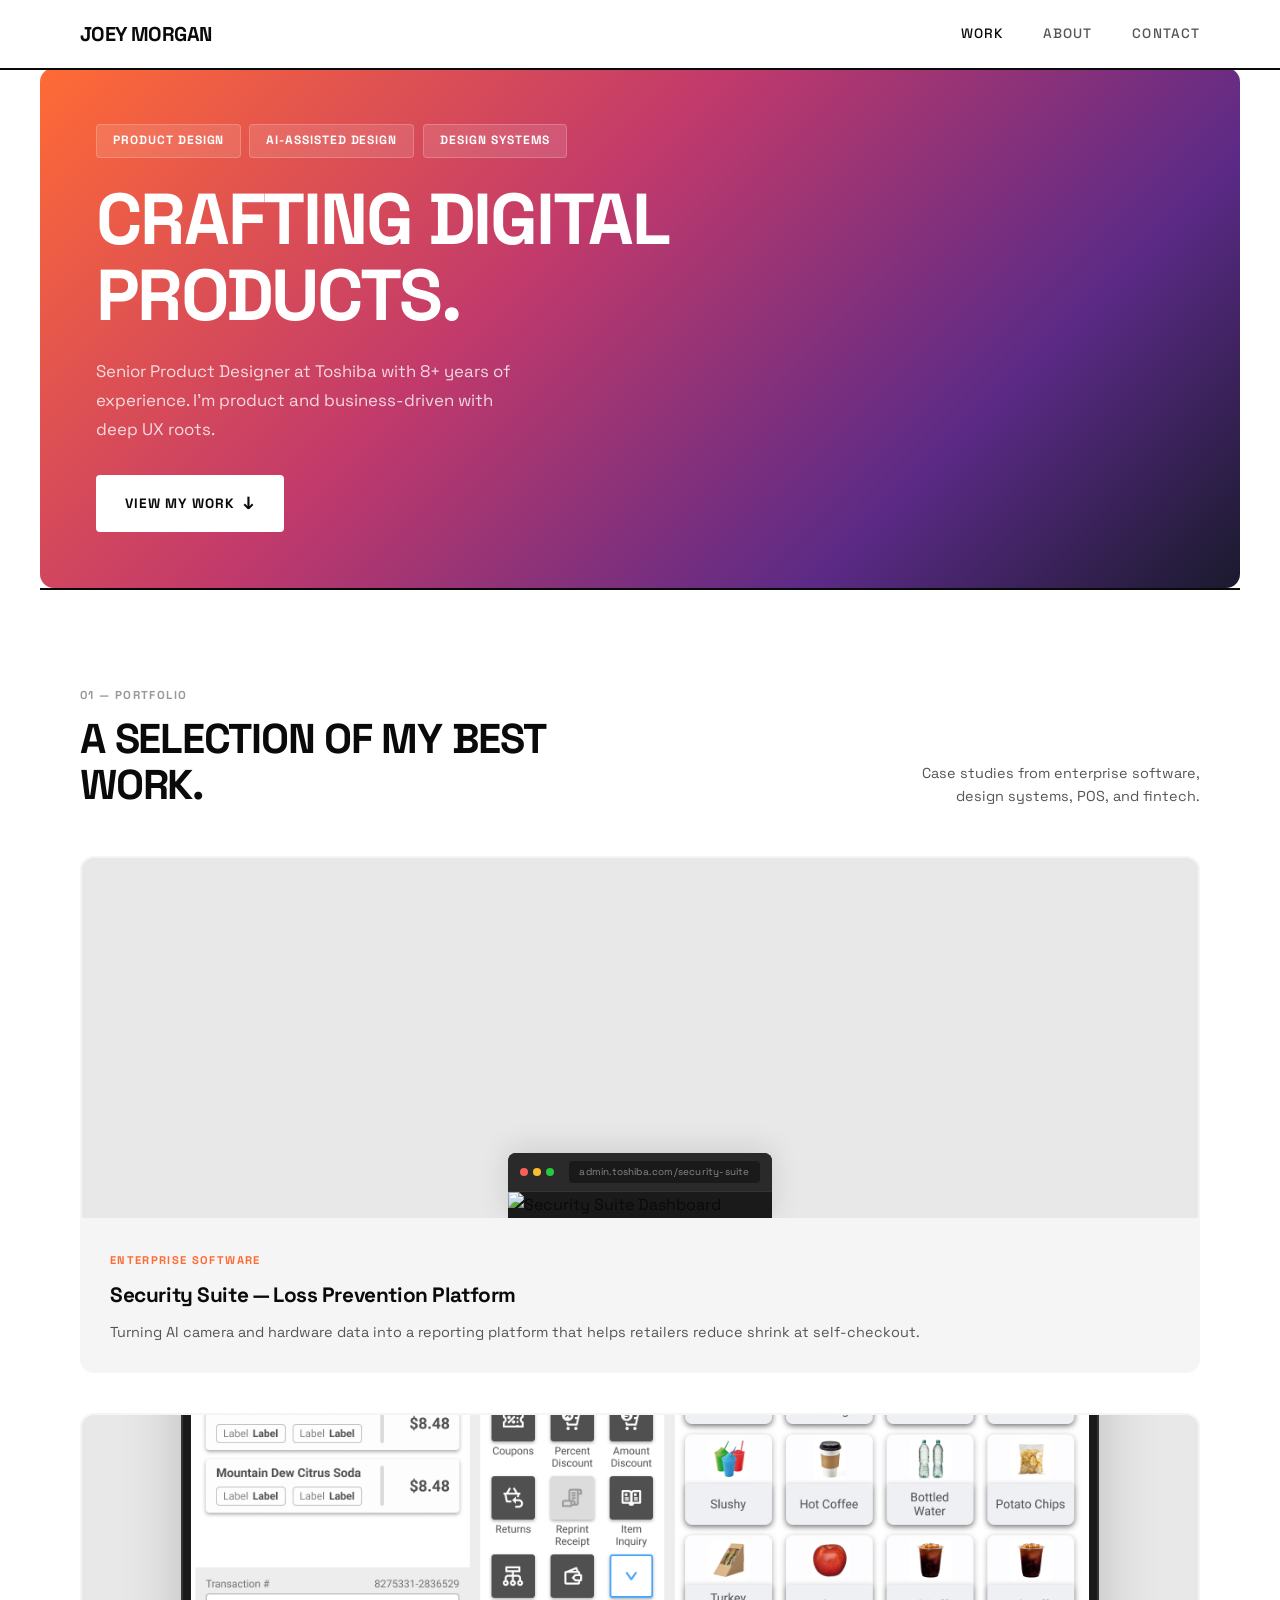
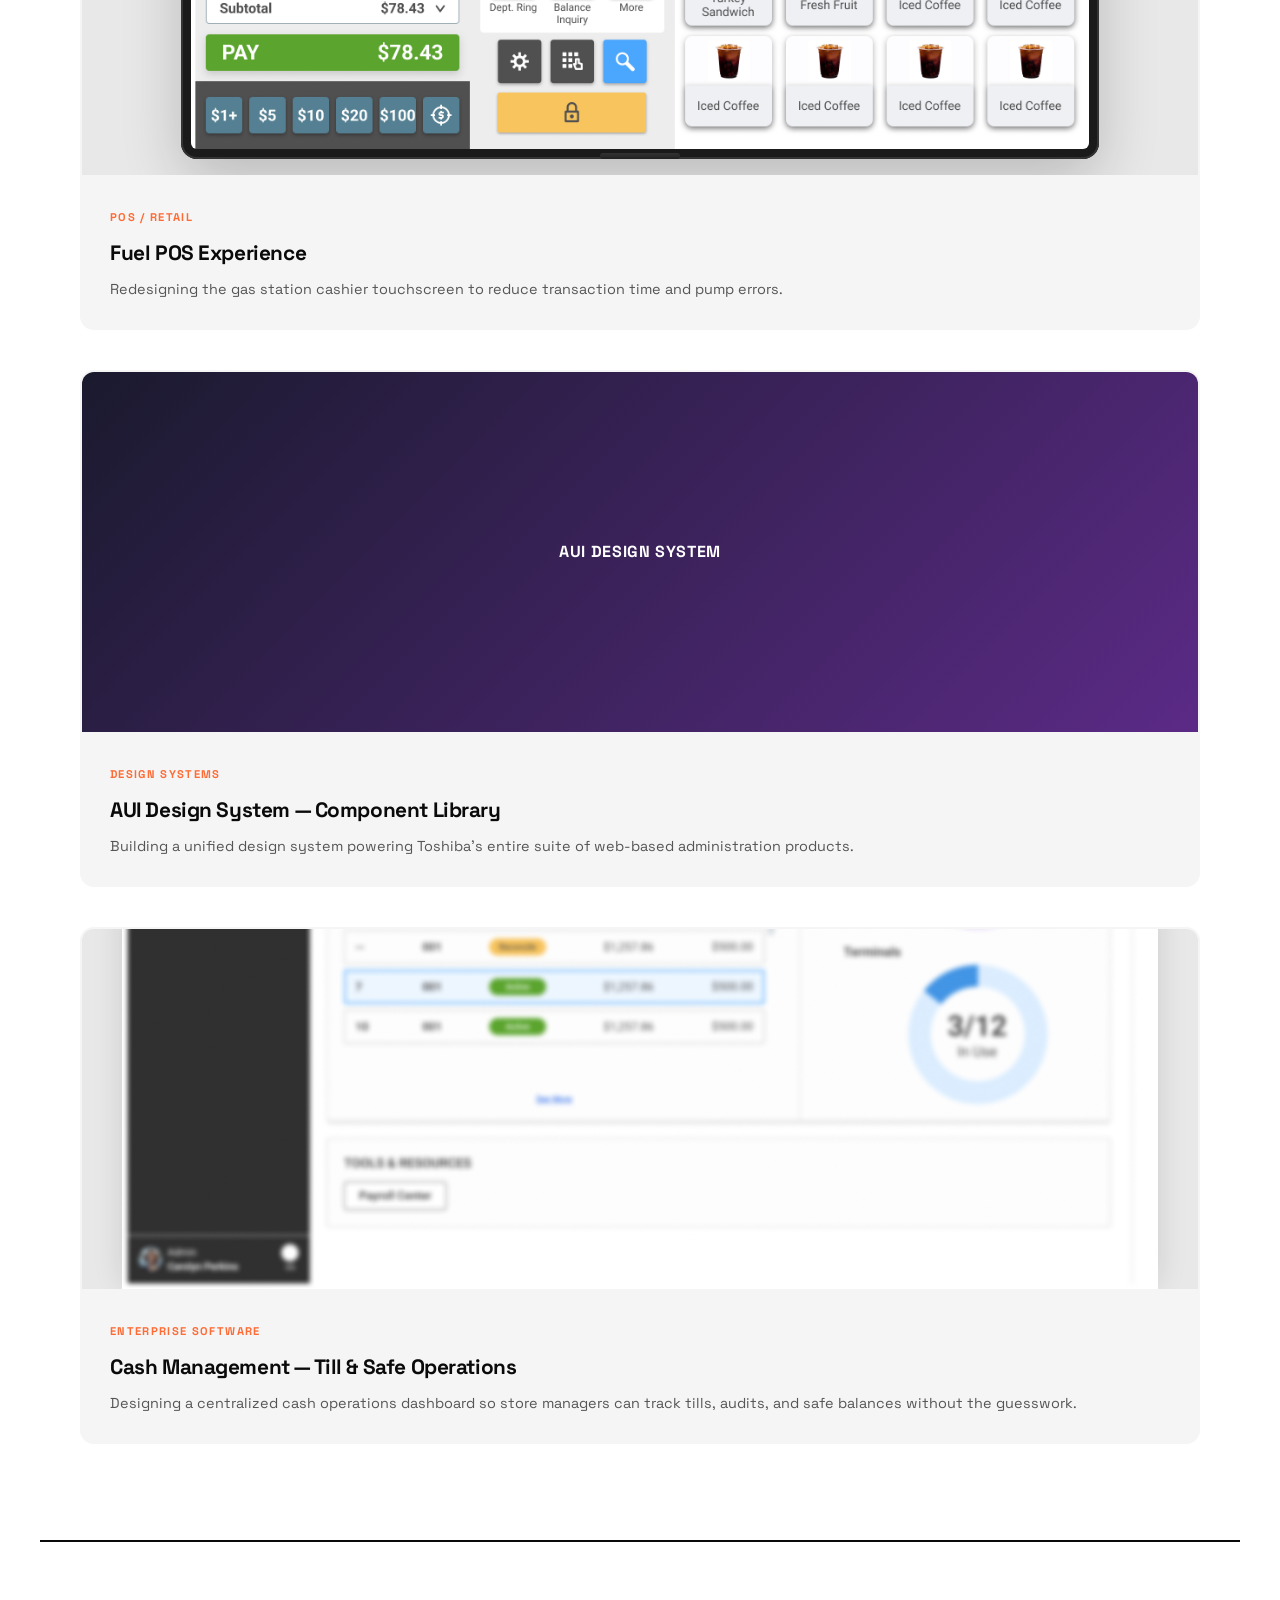
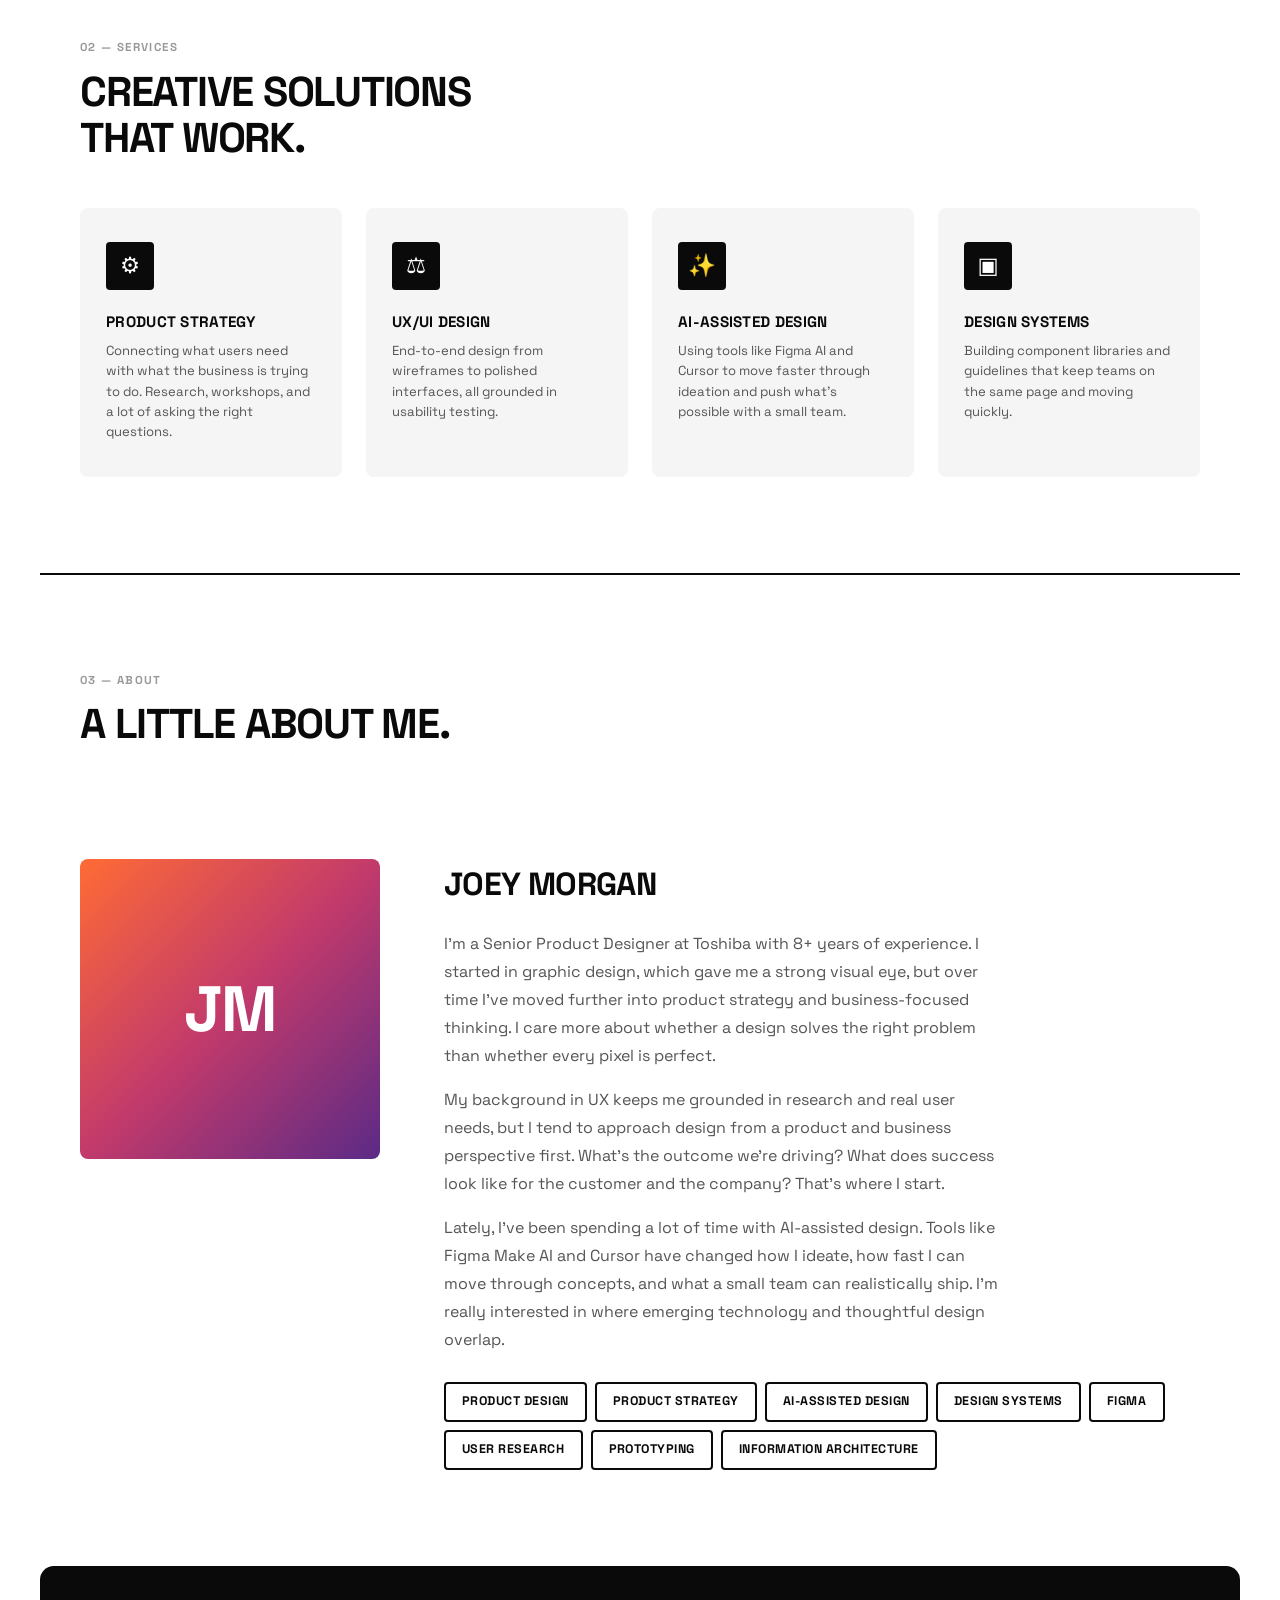
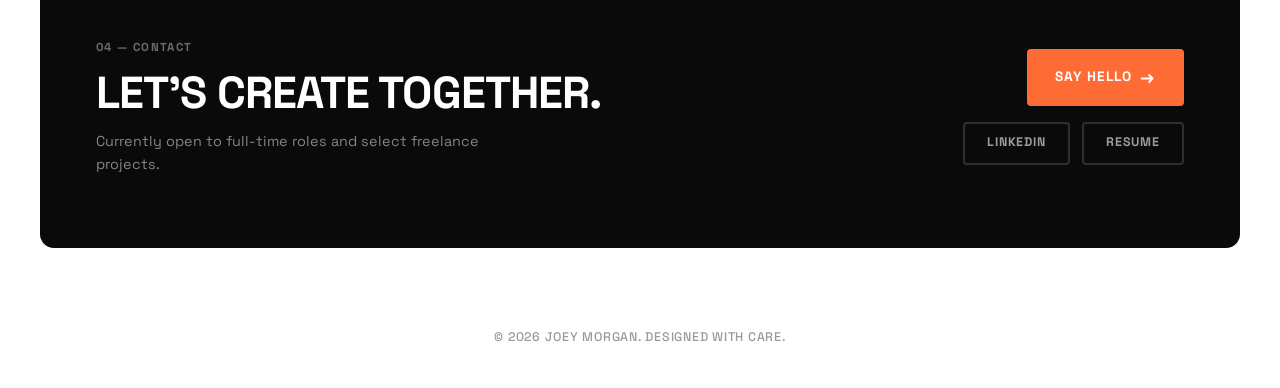
==== commit a1d3093d: "Replace Atlas Finance with Cash Management case study Co-Authored-By: Claude Opus 4.6 <noreply@anthr" ====
--- a/index.html
+++ b/index.html
@@ -88,12 +88,22 @@
       </div>
     </a>
 
-    <a href="project-atlas.html" class="project-card">
-      <div class="thumb placeholder-img ph-4" style="display:flex;align-items:center;justify-content:center;">Atlas Finance</div>
+    <a href="project-cash-management.html" class="project-card">
+      <div class="thumb card-mockup-wrap">
+        <div class="device-mockup">
+          <div class="browser-bar">
+            <span class="browser-dot red"></span>
+            <span class="browser-dot yellow"></span>
+            <span class="browser-dot green"></span>
+            <span class="browser-url">admin.toshiba.com/cash-management</span>
+          </div>
+          <img src="CM_Dashboard.jpg" alt="Cash Management Dashboard">
+        </div>
+      </div>
       <div class="card-body">
-        <span class="tag">Fintech</span>
-        <h3>Atlas Finance — Budget Tracking Redesign</h3>
-        <p>Redesigning the budget tracking experience to fix a 44% drop-off rate and get users to actually stick around.</p>
+        <span class="tag">Enterprise Software</span>
+        <h3>Cash Management — Till & Safe Operations</h3>
+        <p>Designing a centralized cash operations dashboard so store managers can track tills, audits, and safe balances without the guesswork.</p>
       </div>
     </a>
   </div>
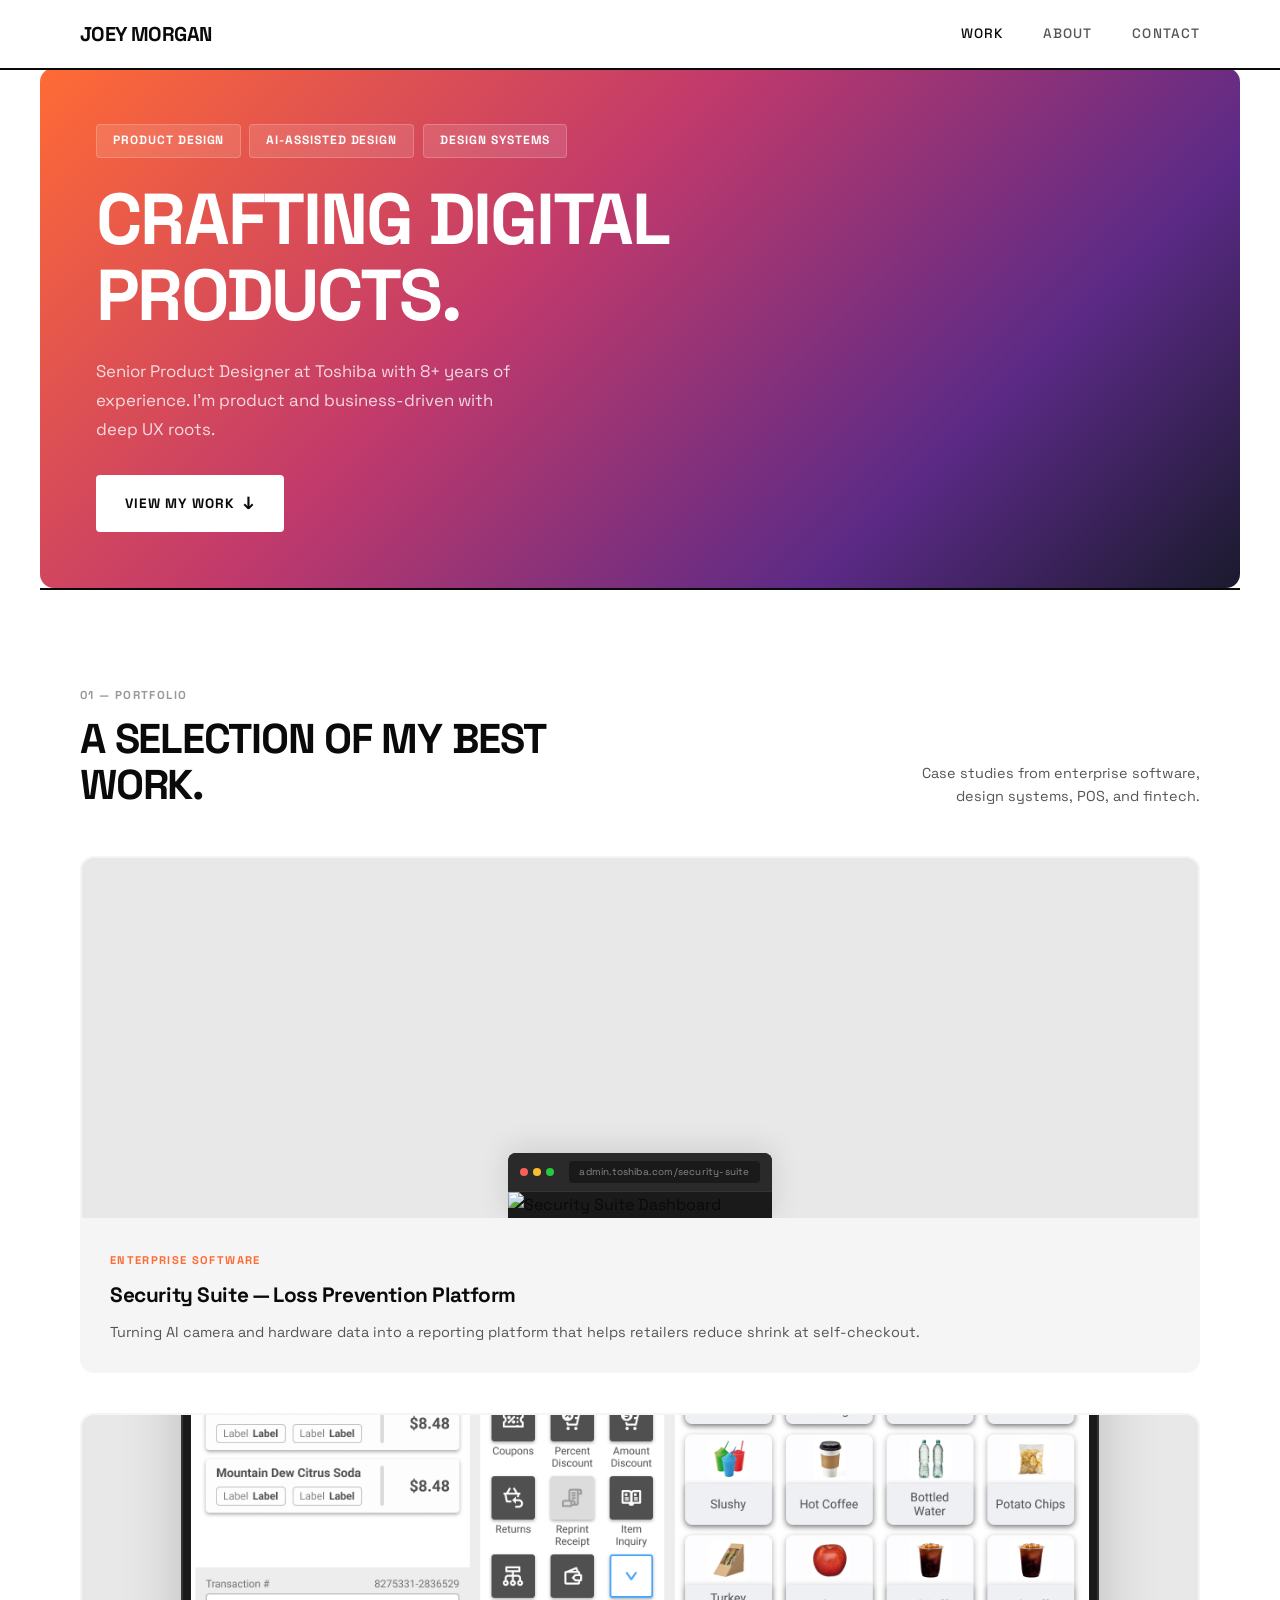
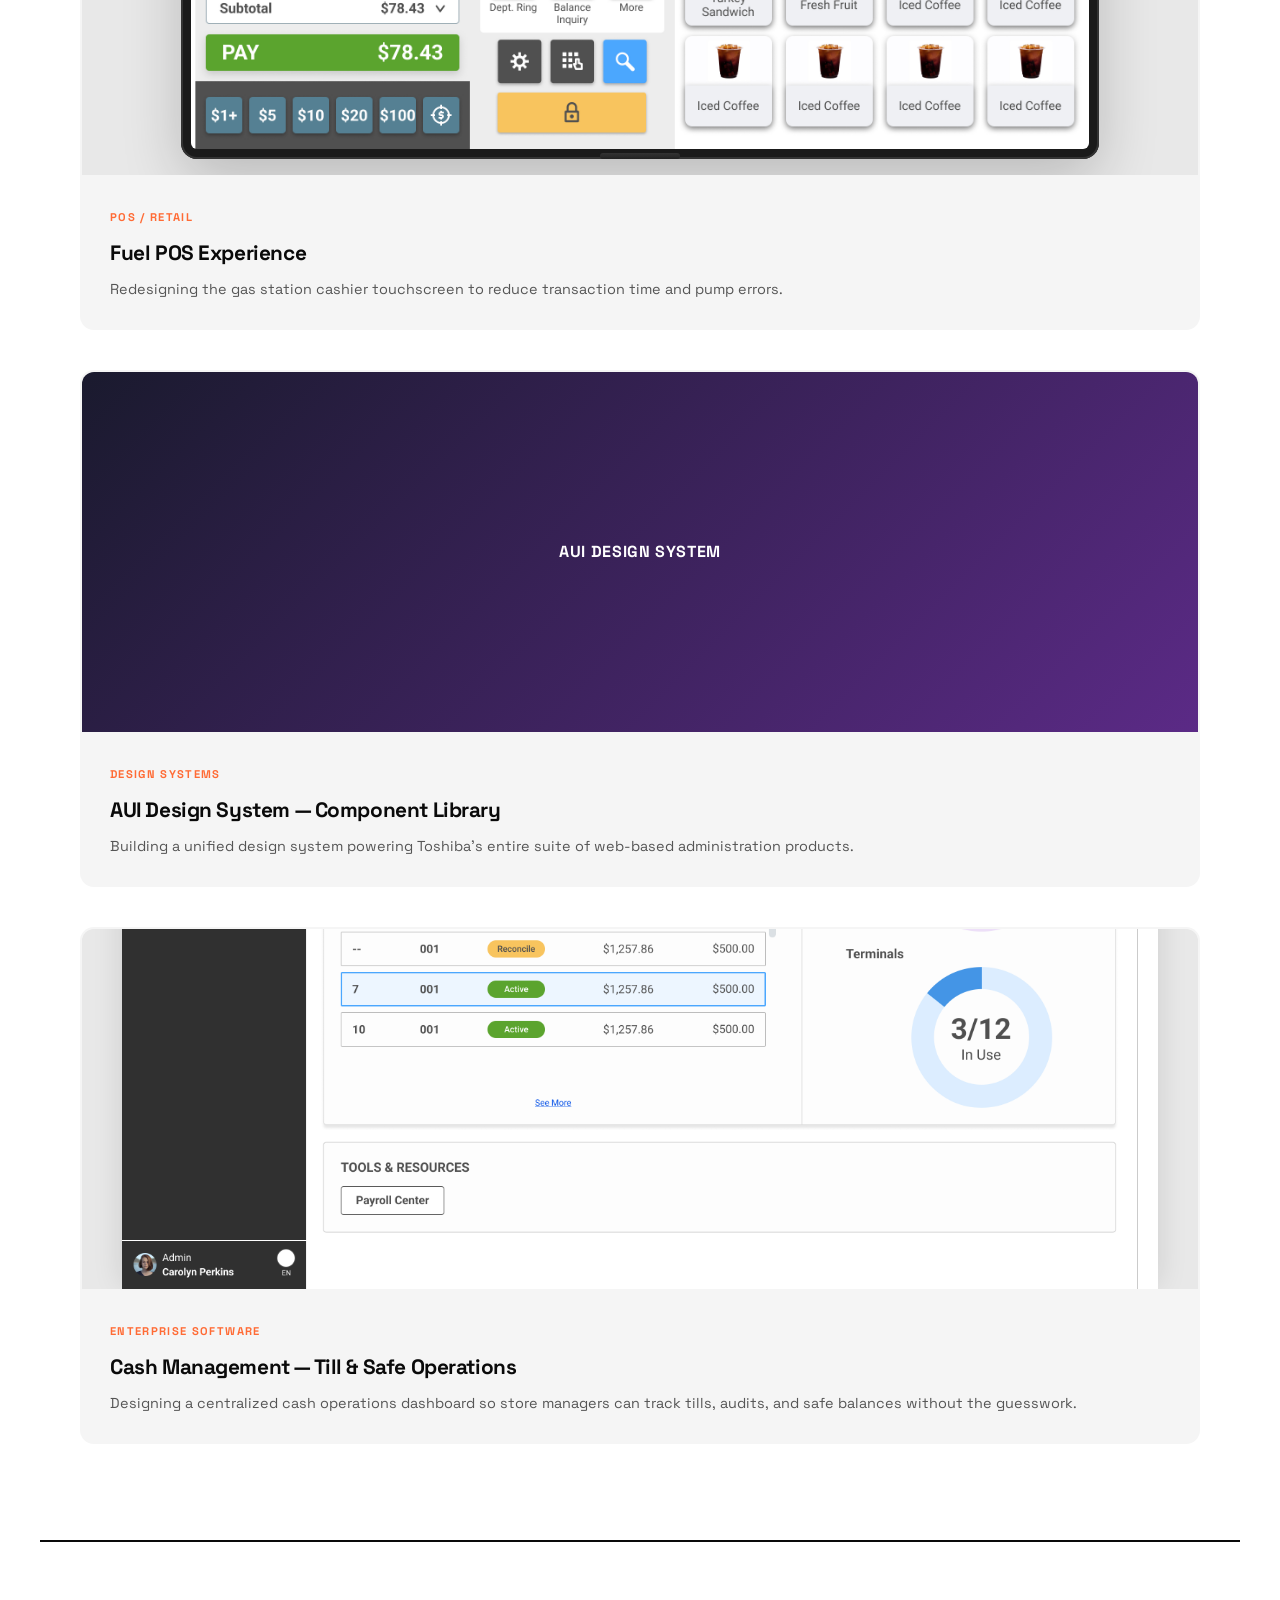
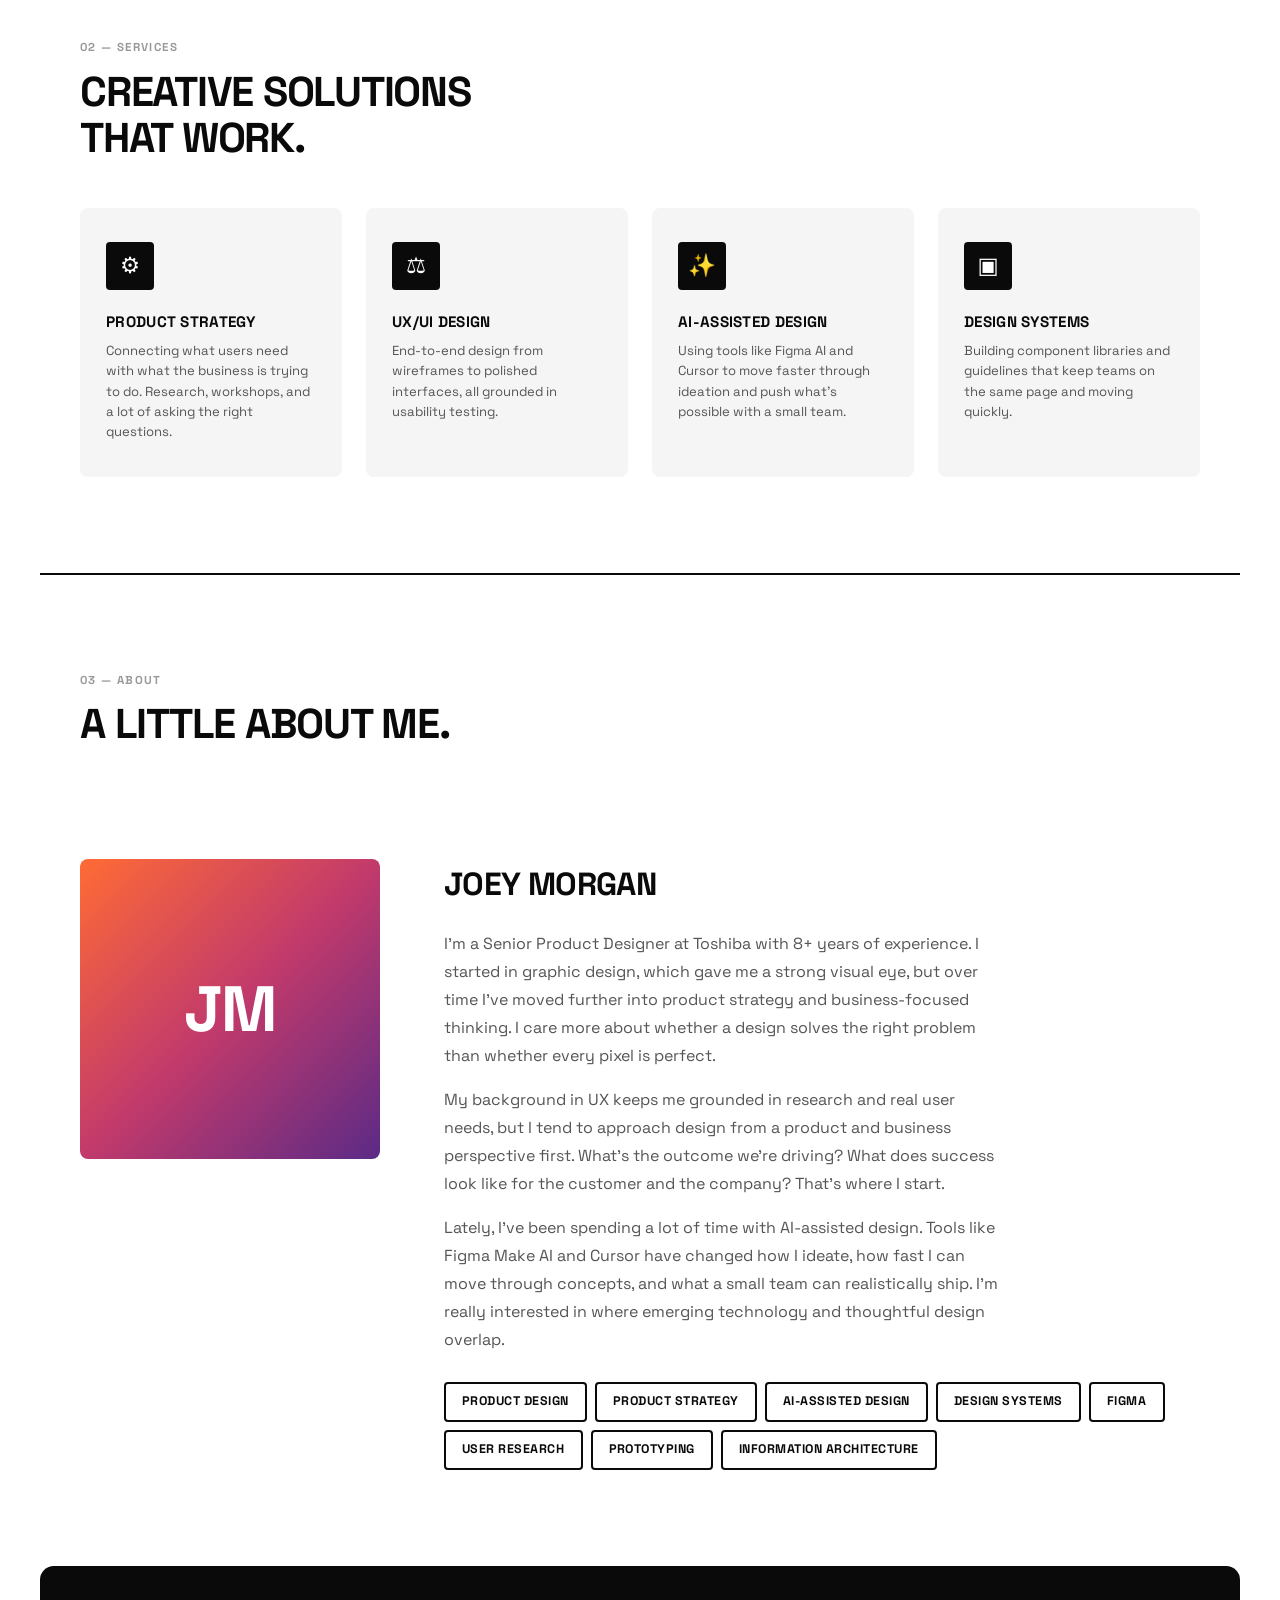
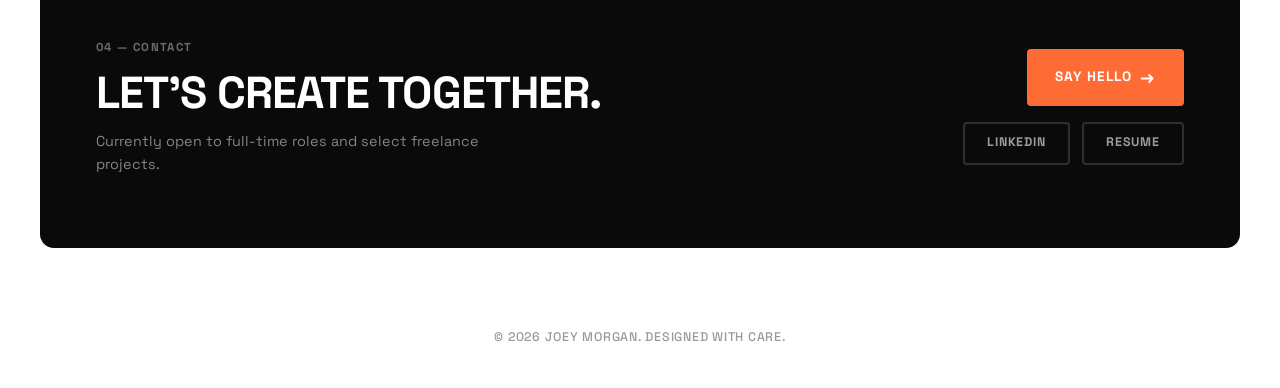
==== commit 6b46f08a: "Update Cash Management with new screenshots and add Safe/Tender sections Co-Authored-By: Claude Opus" ====
--- a/index.html
+++ b/index.html
@@ -97,7 +97,7 @@
             <span class="browser-dot green"></span>
             <span class="browser-url">admin.toshiba.com/cash-management</span>
           </div>
-          <img src="CM_Dashboard.jpg" alt="Cash Management Dashboard">
+          <img src="CM_Dashboard_v2.jpg" alt="Cash Management Dashboard">
         </div>
       </div>
       <div class="card-body">
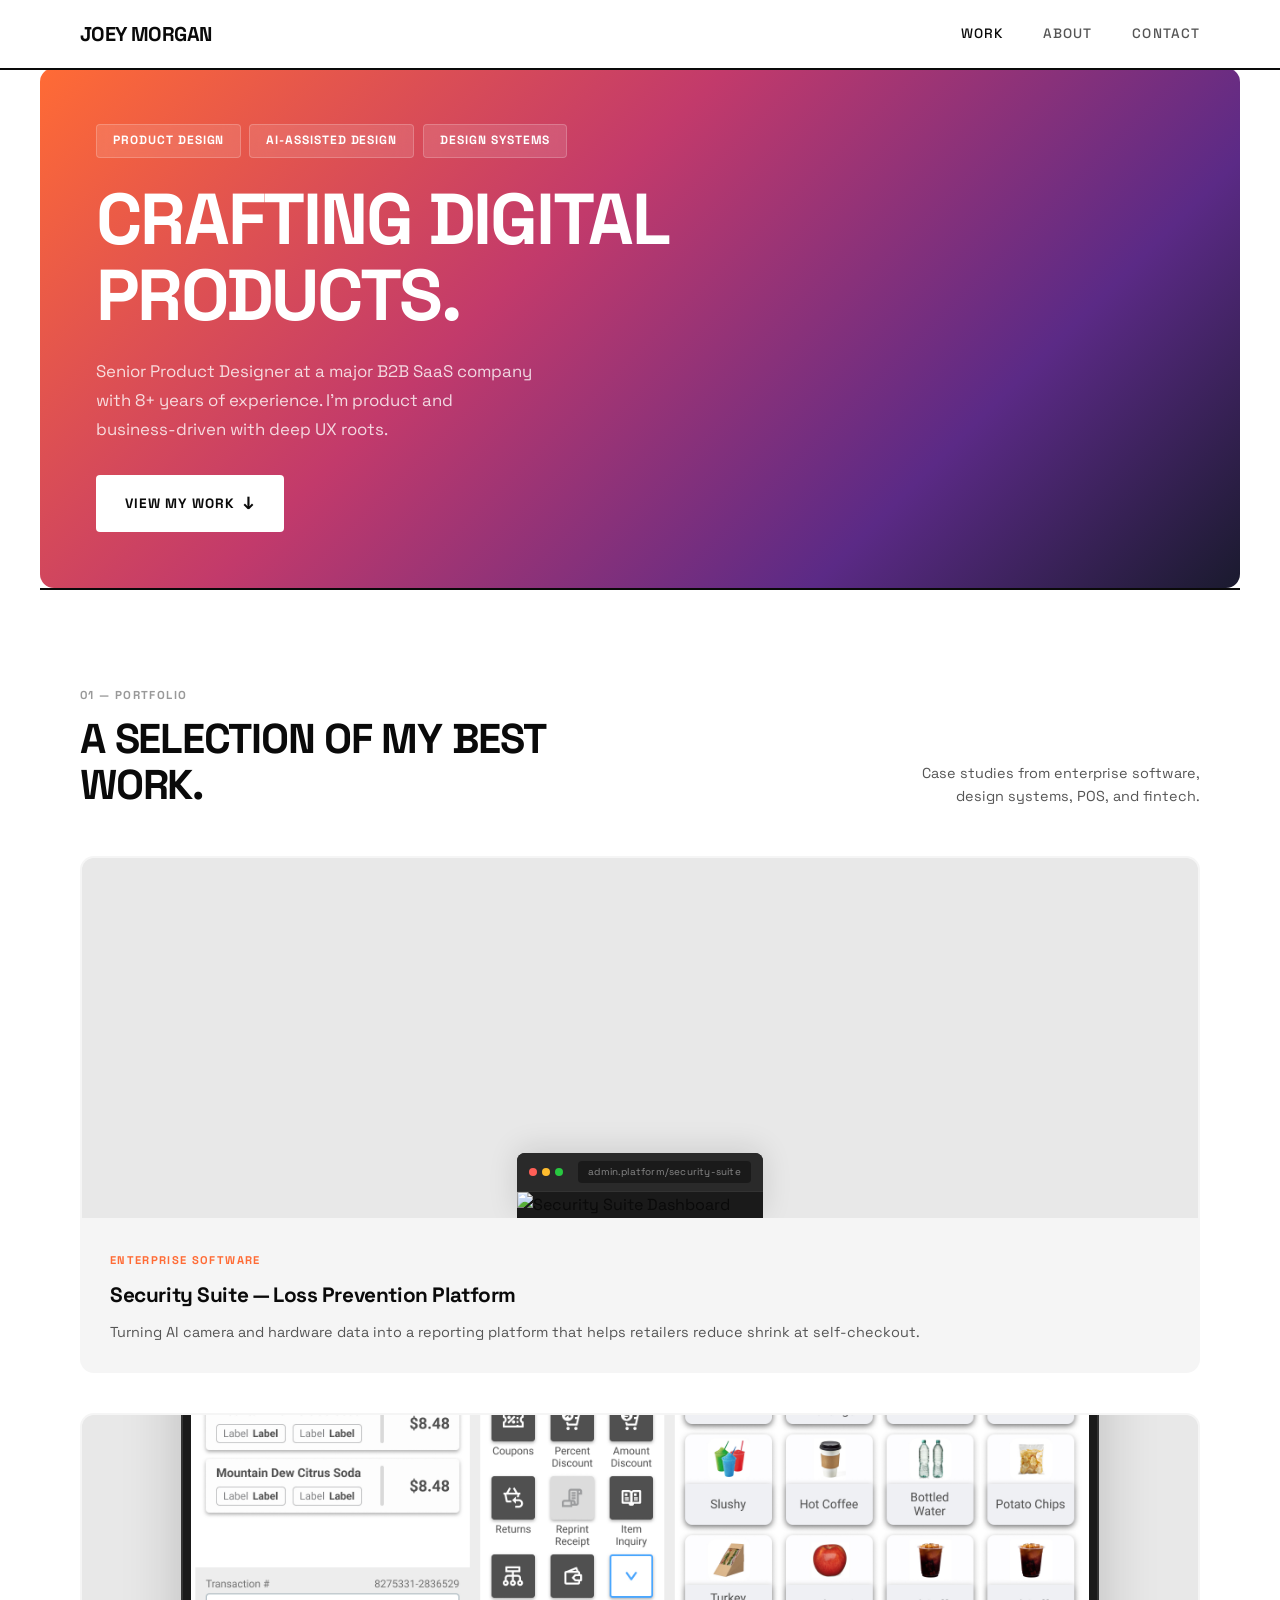
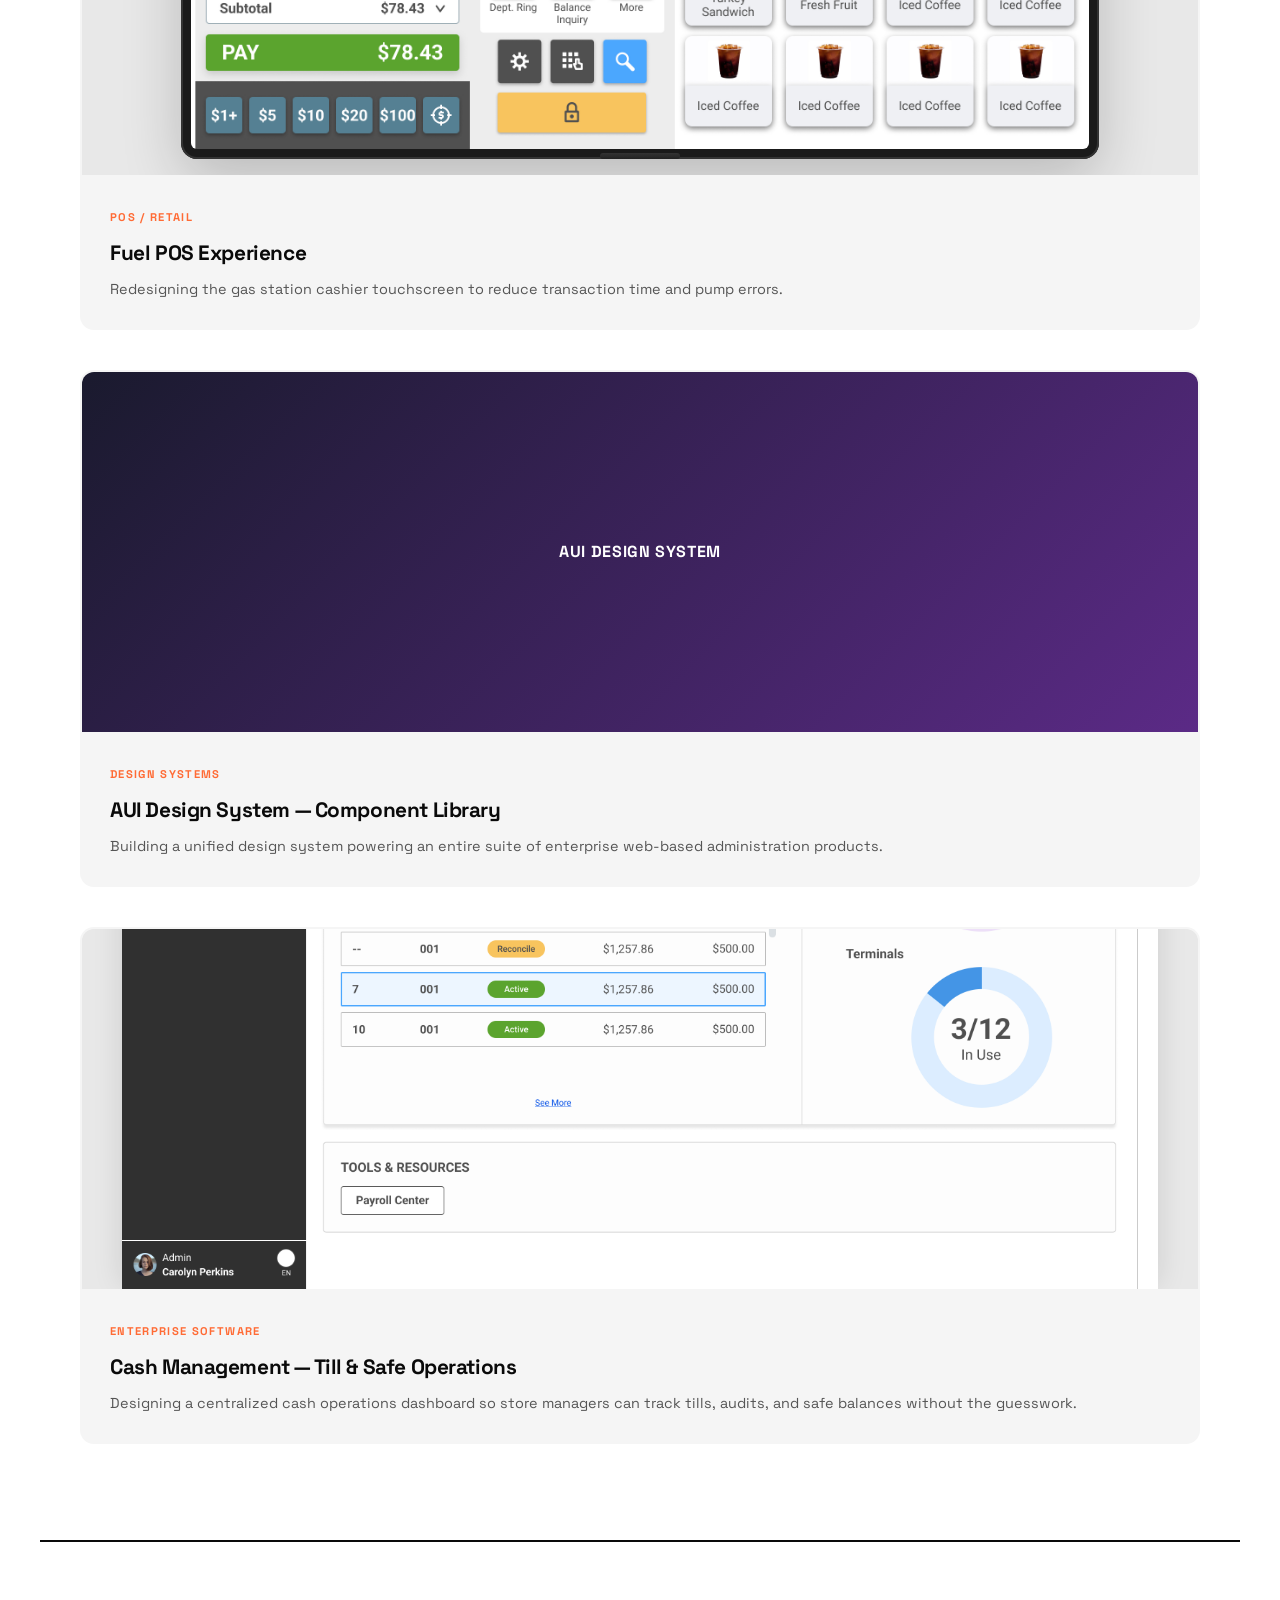
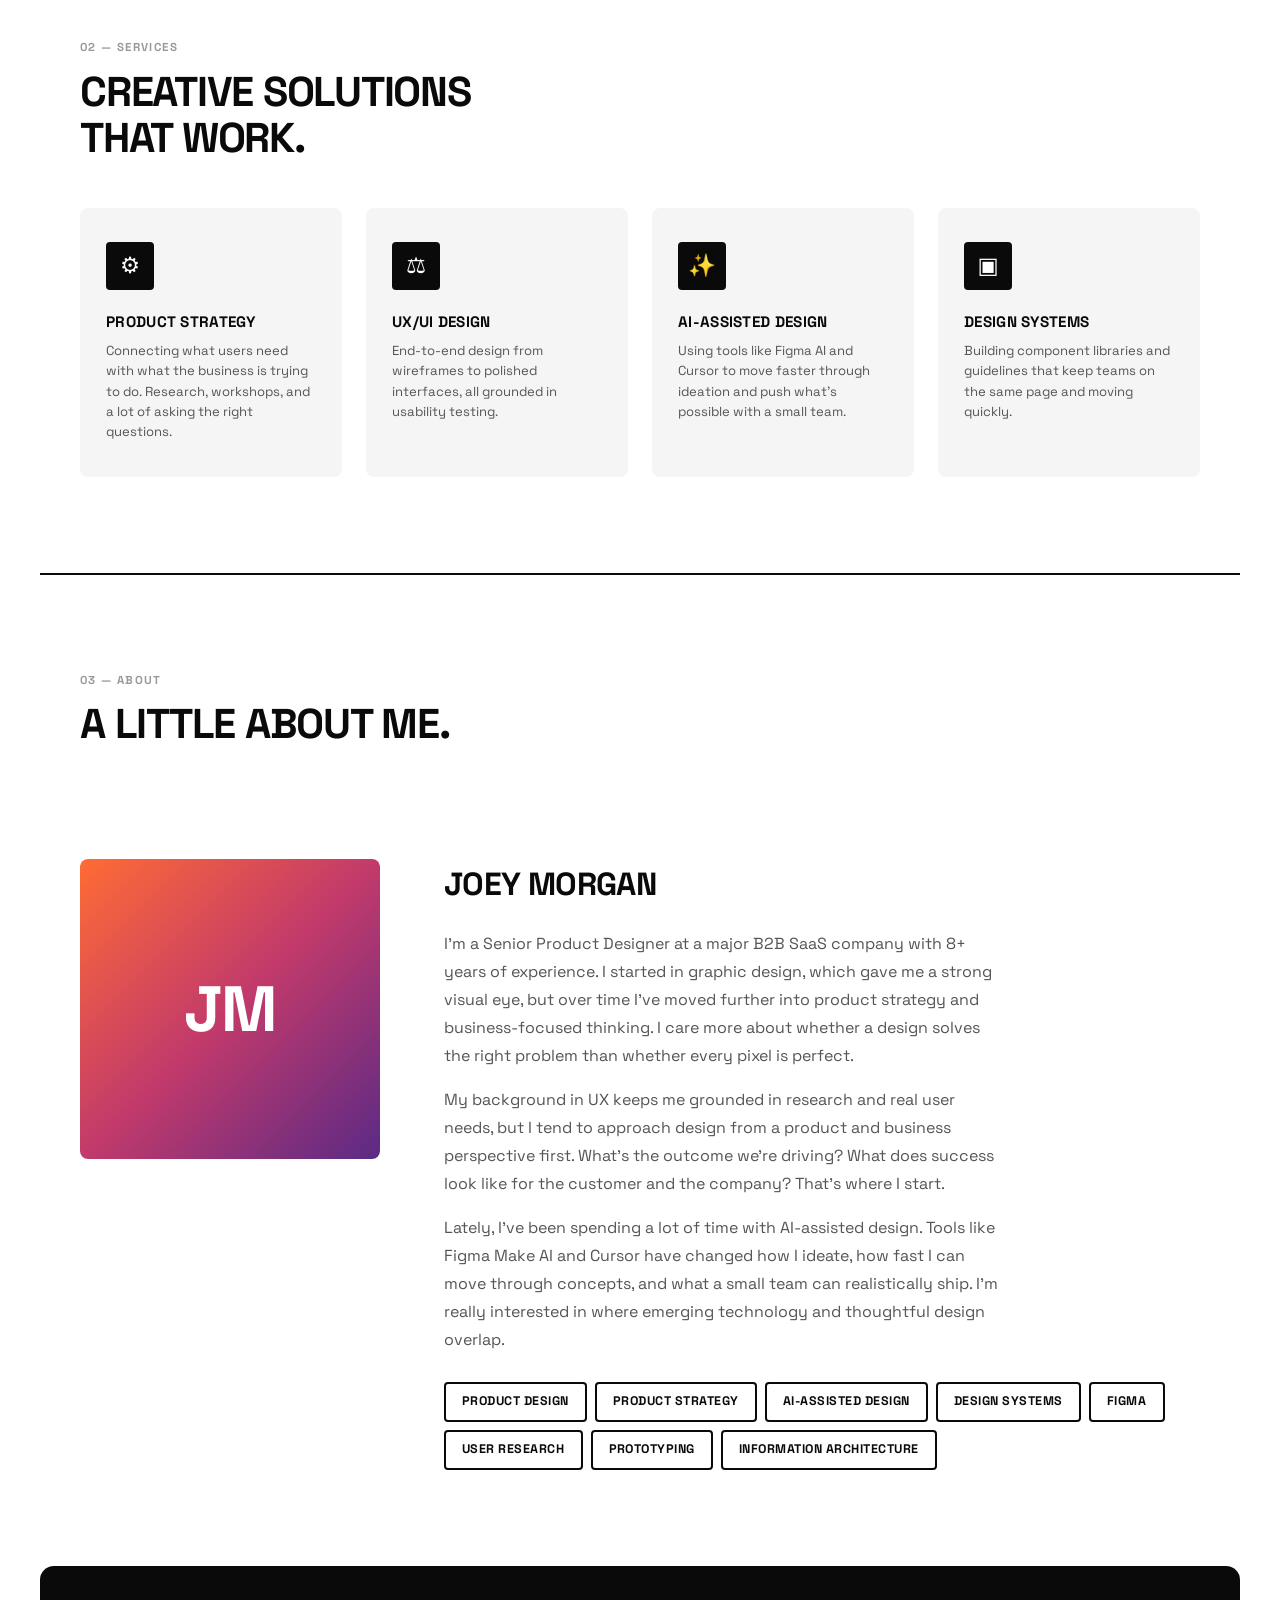
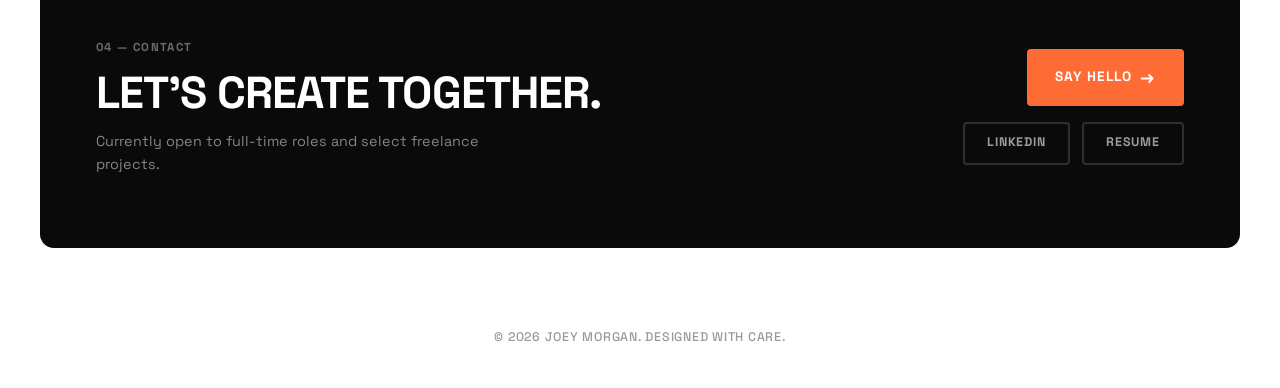
==== commit a745fd70: "Remove company name from all pages, replace with generic B2B SaaS references Co-Authored-By: Claude " ====
--- a/index.html
+++ b/index.html
@@ -31,7 +31,7 @@
         <span class="hero-tag">Design Systems</span>
       </div>
       <h1>Crafting Digital Products.</h1>
-      <p>Senior Product Designer at Toshiba with 8+ years of experience. I'm product and business-driven with deep UX roots.</p>
+      <p>Senior Product Designer at a major B2B SaaS company with 8+ years of experience. I'm product and business-driven with deep UX roots.</p>
       <a href="#work" class="btn">View my work <span class="arrow">&darr;</span></a>
     </div>
   </section>
@@ -53,7 +53,7 @@
             <span class="browser-dot red"></span>
             <span class="browser-dot yellow"></span>
             <span class="browser-dot green"></span>
-            <span class="browser-url">admin.toshiba.com/security-suite</span>
+            <span class="browser-url">admin.platform/security-suite</span>
           </div>
           <img src="SS Both Solution View_V2.jpg" alt="Security Suite Dashboard">
         </div>
@@ -84,7 +84,7 @@
       <div class="card-body">
         <span class="tag">Design Systems</span>
         <h3>AUI Design System — Component Library</h3>
-        <p>Building a unified design system powering Toshiba's entire suite of web-based administration products.</p>
+        <p>Building a unified design system powering an entire suite of enterprise web-based administration products.</p>
       </div>
     </a>
 
@@ -95,7 +95,7 @@
             <span class="browser-dot red"></span>
             <span class="browser-dot yellow"></span>
             <span class="browser-dot green"></span>
-            <span class="browser-url">admin.toshiba.com/cash-management</span>
+            <span class="browser-url">admin.platform/cash-management</span>
           </div>
           <img src="CM_Dashboard_v2.jpg" alt="Cash Management Dashboard">
         </div>
@@ -151,7 +151,7 @@
     <div class="about-photo">JM</div>
     <div class="about-text">
       <h2>Joey Morgan</h2>
-      <p>I'm a Senior Product Designer at Toshiba with 8+ years of experience. I started in graphic design, which gave me a strong visual eye, but over time I've moved further into product strategy and business-focused thinking. I care more about whether a design solves the right problem than whether every pixel is perfect.</p>
+      <p>I'm a Senior Product Designer at a major B2B SaaS company with 8+ years of experience. I started in graphic design, which gave me a strong visual eye, but over time I've moved further into product strategy and business-focused thinking. I care more about whether a design solves the right problem than whether every pixel is perfect.</p>
       <p>My background in UX keeps me grounded in research and real user needs, but I tend to approach design from a product and business perspective first. What's the outcome we're driving? What does success look like for the customer and the company? That's where I start.</p>
       <p>Lately, I've been spending a lot of time with AI-assisted design. Tools like Figma Make AI and Cursor have changed how I ideate, how fast I can move through concepts, and what a small team can realistically ship. I'm really interested in where emerging technology and thoughtful design overlap.</p>
       <div class="skills">
--- a/styles.css
+++ b/styles.css
@@ -542,7 +542,14 @@
   display: grid;
   grid-template-columns: 1fr 1fr;
   gap: 1.5rem;
-  margin: 2.5rem 0;
+  margin: 2.5rem -10%;
+}
+
+.project-content .image-row:has(> :only-child) {
+  grid-template-columns: 1fr;
+  max-width: 90%;
+  margin-left: auto;
+  margin-right: auto;
 }
 
 .project-content .image-row .placeholder-img {
@@ -1008,7 +1015,7 @@
   .hero { min-height: 420px; margin-top: 68px; margin-left: 1rem; margin-right: 1rem; padding: 2.5rem; }
   .about { grid-template-columns: 1fr; gap: 2.5rem; }
   .about-photo { max-width: 220px; }
-  .project-content .image-row { grid-template-columns: 1fr; }
+  .project-content .image-row { grid-template-columns: 1fr; margin-left: 0; margin-right: 0; }
   .contact { flex-direction: column; text-align: center; margin-left: 1rem; margin-right: 1rem; }
   .contact .contact-right { align-items: center; }
   .section-header { flex-direction: column; align-items: flex-start; }
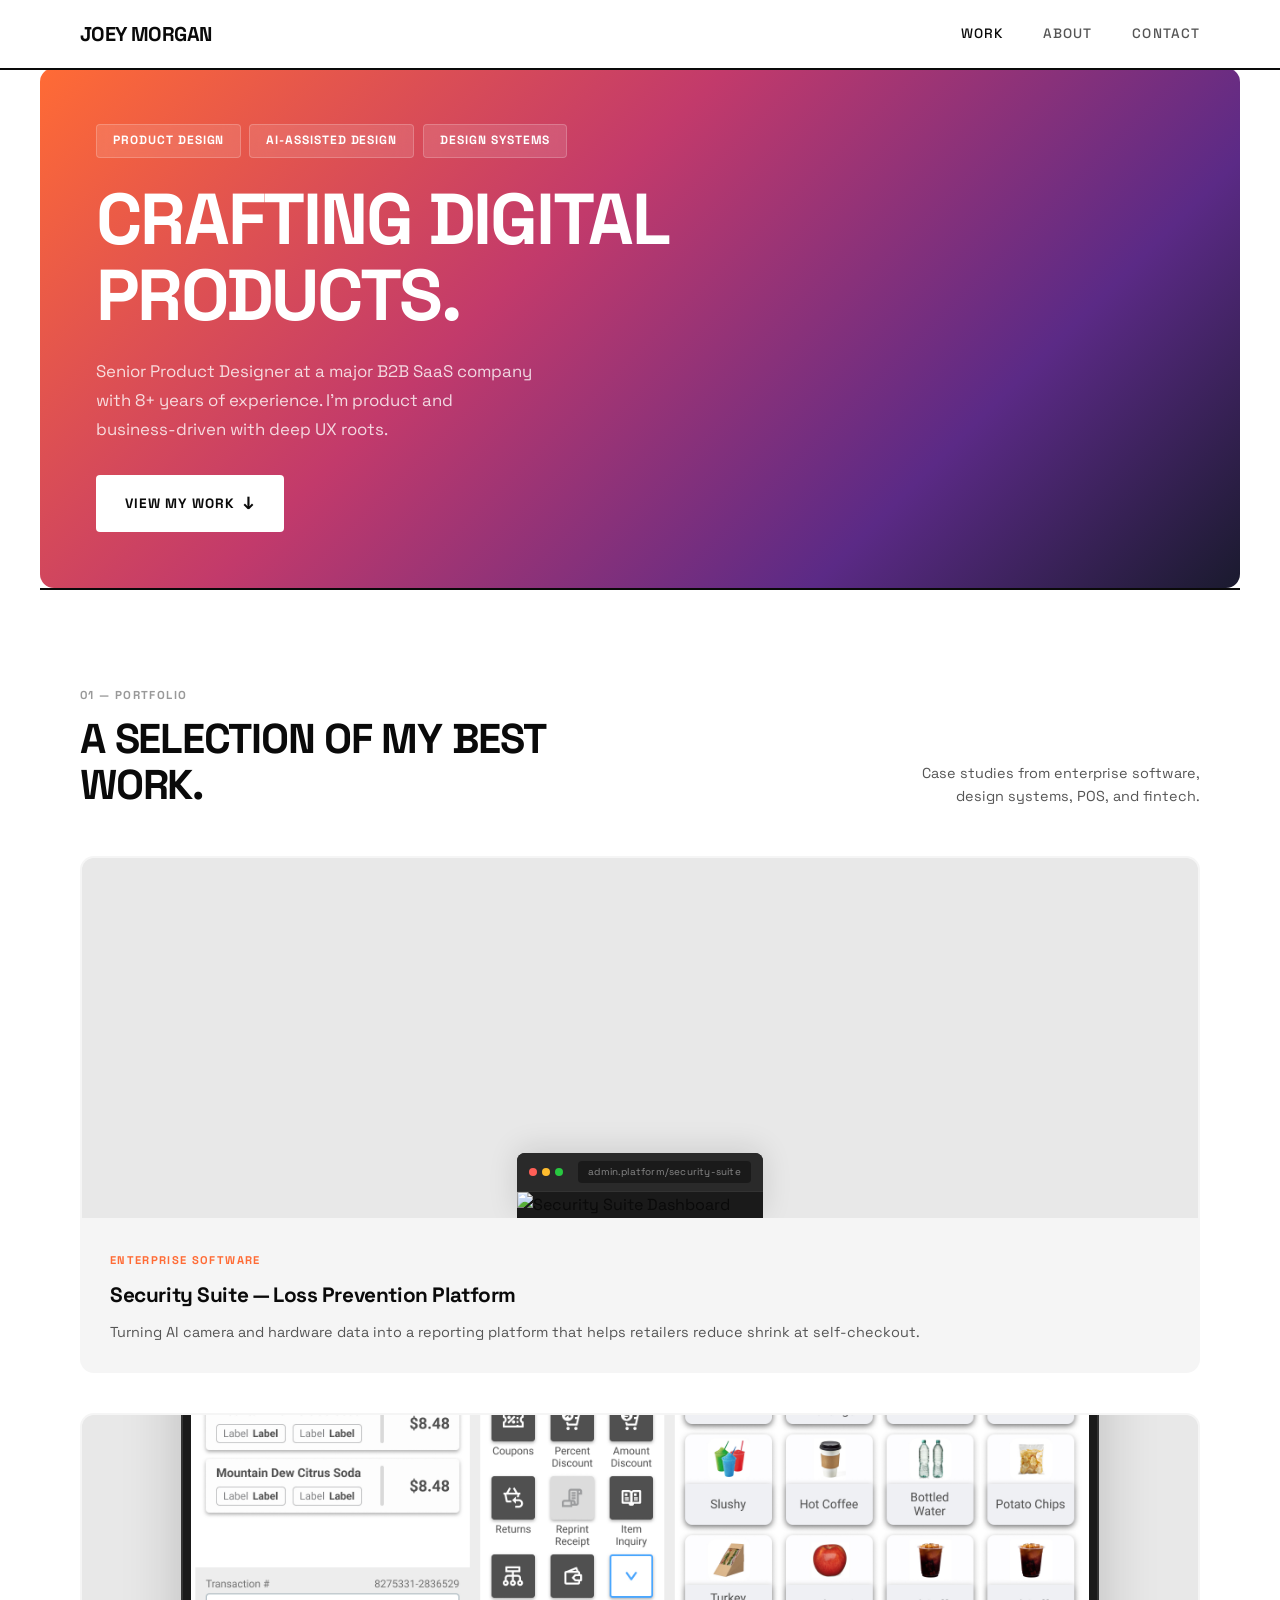
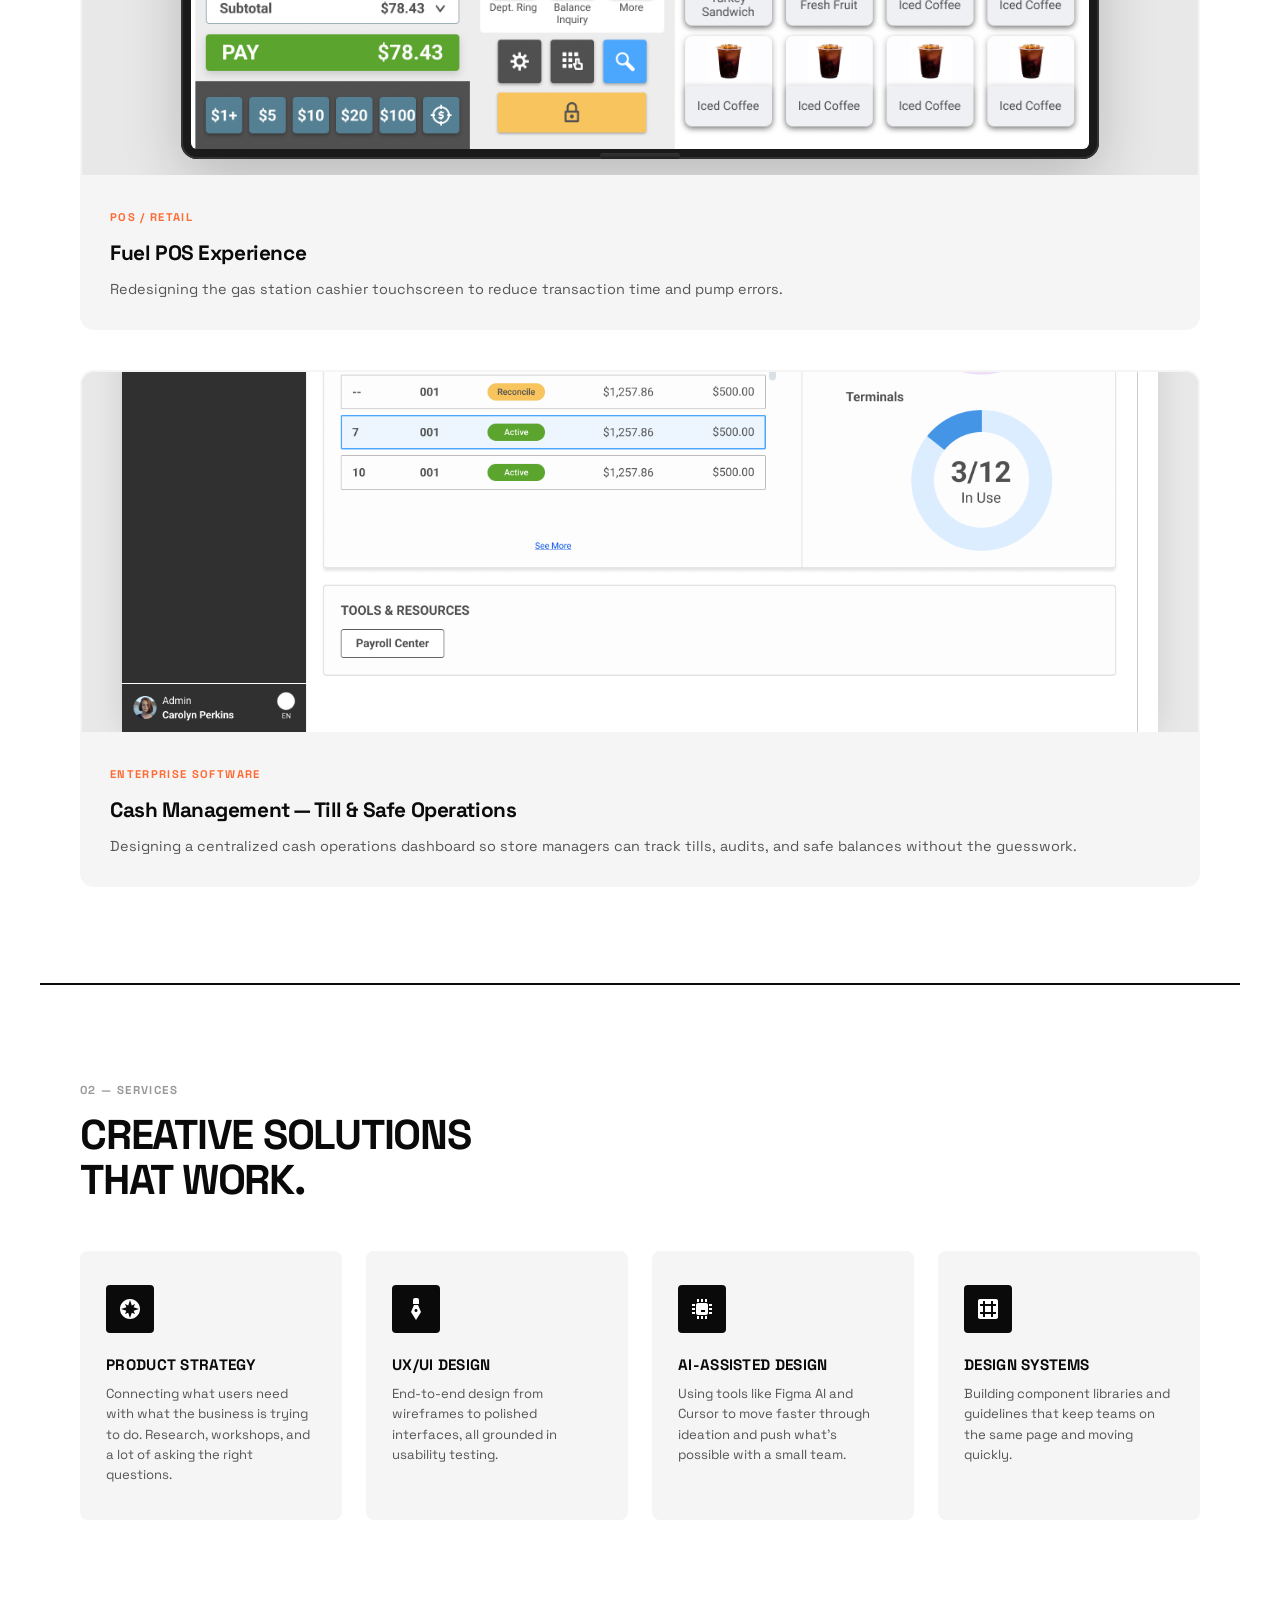
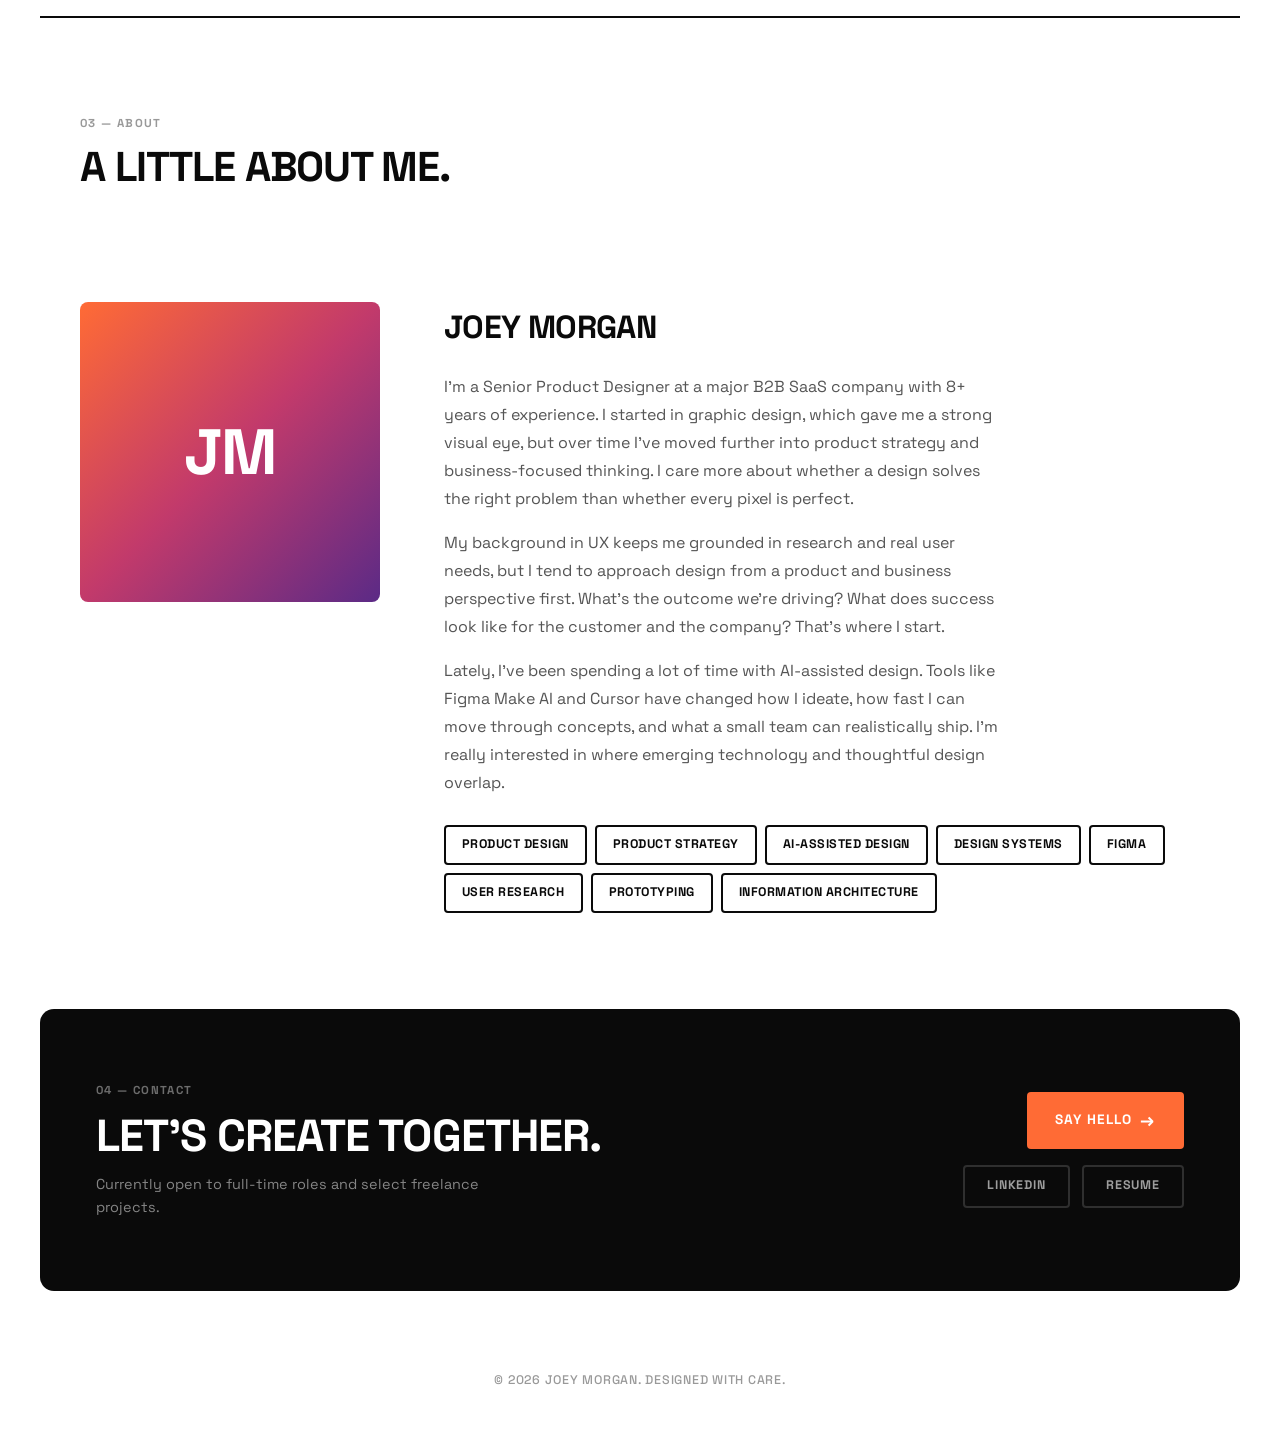
==== commit b327d126: "Remove AUI Design System card and replace Unicode service icons with SVG Removed the AUI Design Syst" ====
--- a/index.html
+++ b/index.html
@@ -79,15 +79,6 @@
       </div>
     </a>
 
-    <a href="project-civicpulse.html" class="project-card">
-      <div class="thumb placeholder-img ph-3" style="display:flex;align-items:center;justify-content:center;">AUI Design System</div>
-      <div class="card-body">
-        <span class="tag">Design Systems</span>
-        <h3>AUI Design System — Component Library</h3>
-        <p>Building a unified design system powering an entire suite of enterprise web-based administration products.</p>
-      </div>
-    </a>
-
     <a href="project-cash-management.html" class="project-card">
       <div class="thumb card-mockup-wrap">
         <div class="device-mockup">
@@ -118,22 +109,22 @@
 
   <div class="services">
     <div class="service-card">
-      <div class="service-icon">&#9881;</div>
+      <div class="service-icon"><img src="icon-strategy.svg" alt="Strategy"></div>
       <h3>Product Strategy</h3>
       <p>Connecting what users need with what the business is trying to do. Research, workshops, and a lot of asking the right questions.</p>
     </div>
     <div class="service-card">
-      <div class="service-icon">&#9878;</div>
+      <div class="service-icon"><img src="icon-uxui.svg" alt="UX/UI"></div>
       <h3>UX/UI Design</h3>
       <p>End-to-end design from wireframes to polished interfaces, all grounded in usability testing.</p>
     </div>
     <div class="service-card">
-      <div class="service-icon">&#10024;</div>
+      <div class="service-icon"><img src="icon-ai.svg" alt="AI"></div>
       <h3>AI-Assisted Design</h3>
       <p>Using tools like Figma AI and Cursor to move faster through ideation and push what's possible with a small team.</p>
     </div>
     <div class="service-card">
-      <div class="service-icon">&#9635;</div>
+      <div class="service-icon"><img src="icon-systems.svg" alt="Systems"></div>
       <h3>Design Systems</h3>
       <p>Building component libraries and guidelines that keep teams on the same page and moving quickly.</p>
     </div>
--- a/styles.css
+++ b/styles.css
@@ -295,6 +295,11 @@
   color: #fff;
   margin-bottom: 1.25rem;
 }
+.service-icon img {
+  width: 24px;
+  height: 24px;
+  filter: brightness(0) invert(1);
+}
 
 .service-card h3 {
   font-size: 0.95rem;
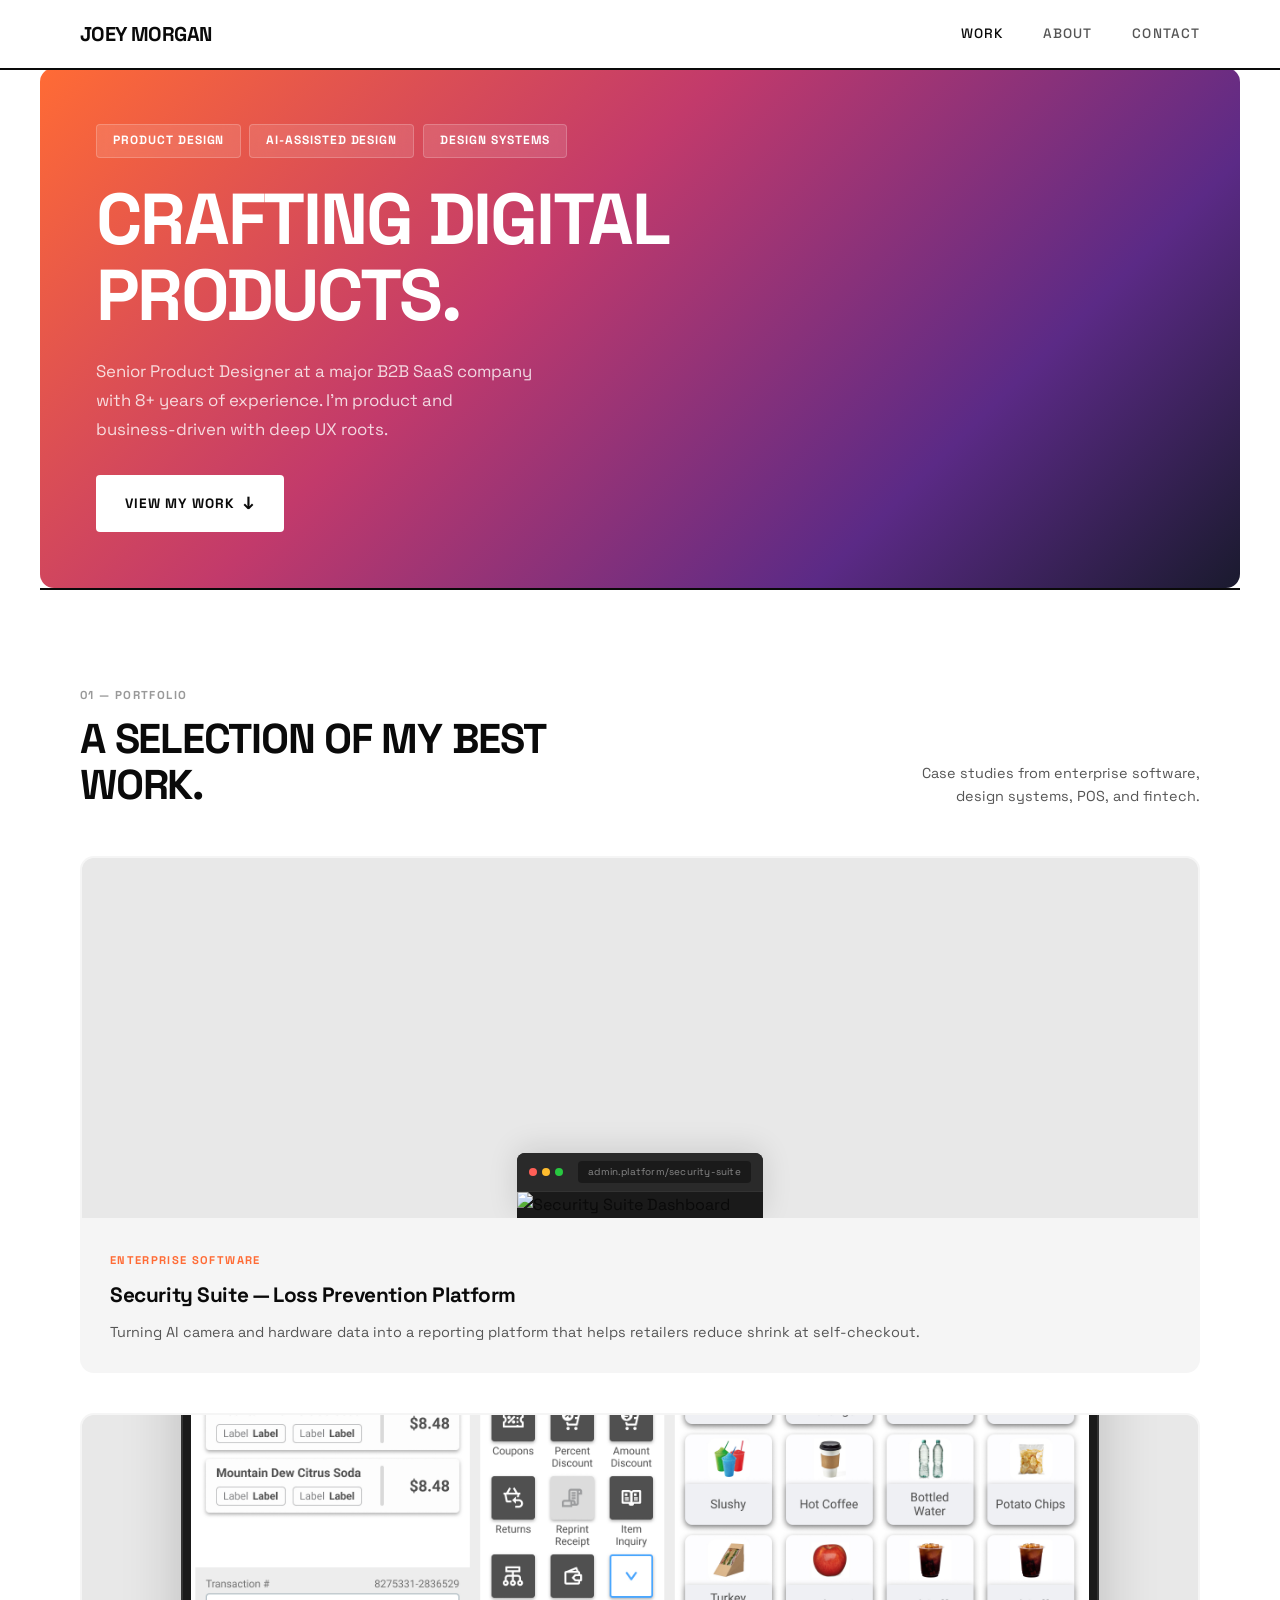
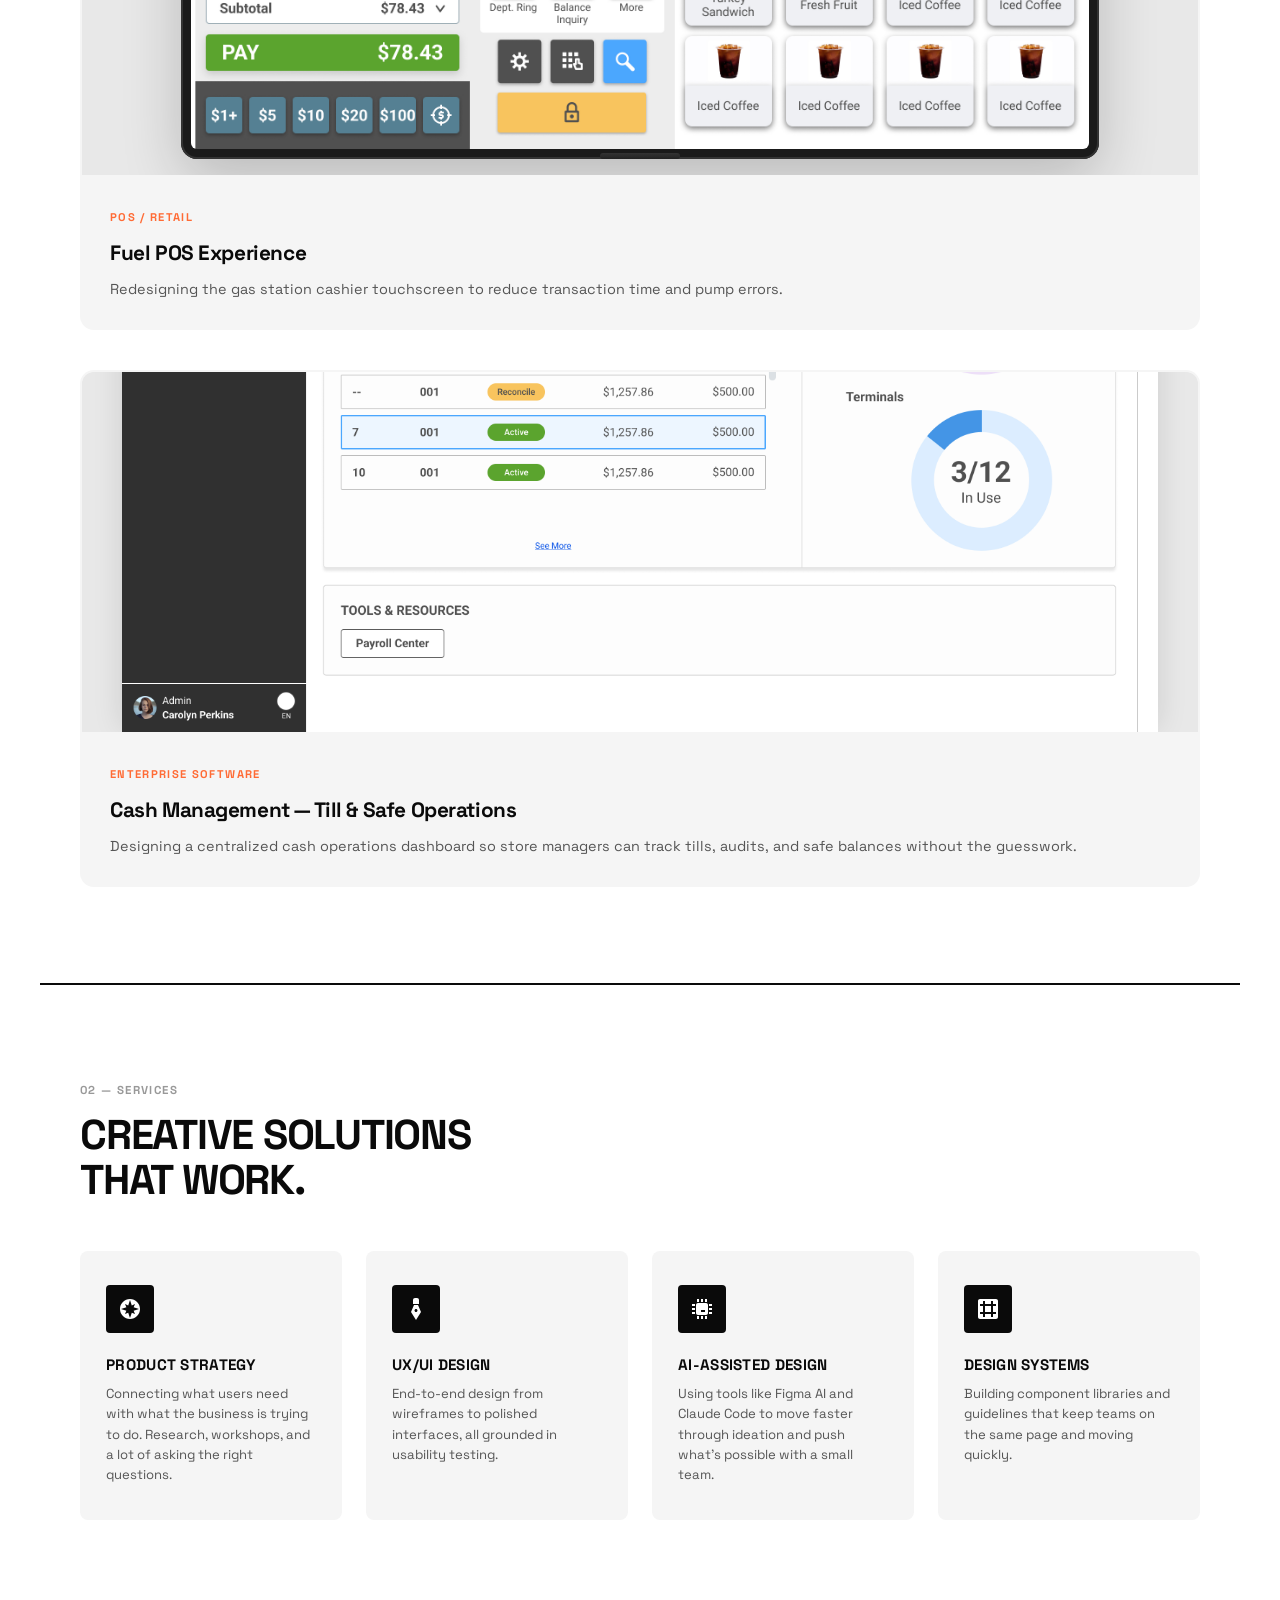
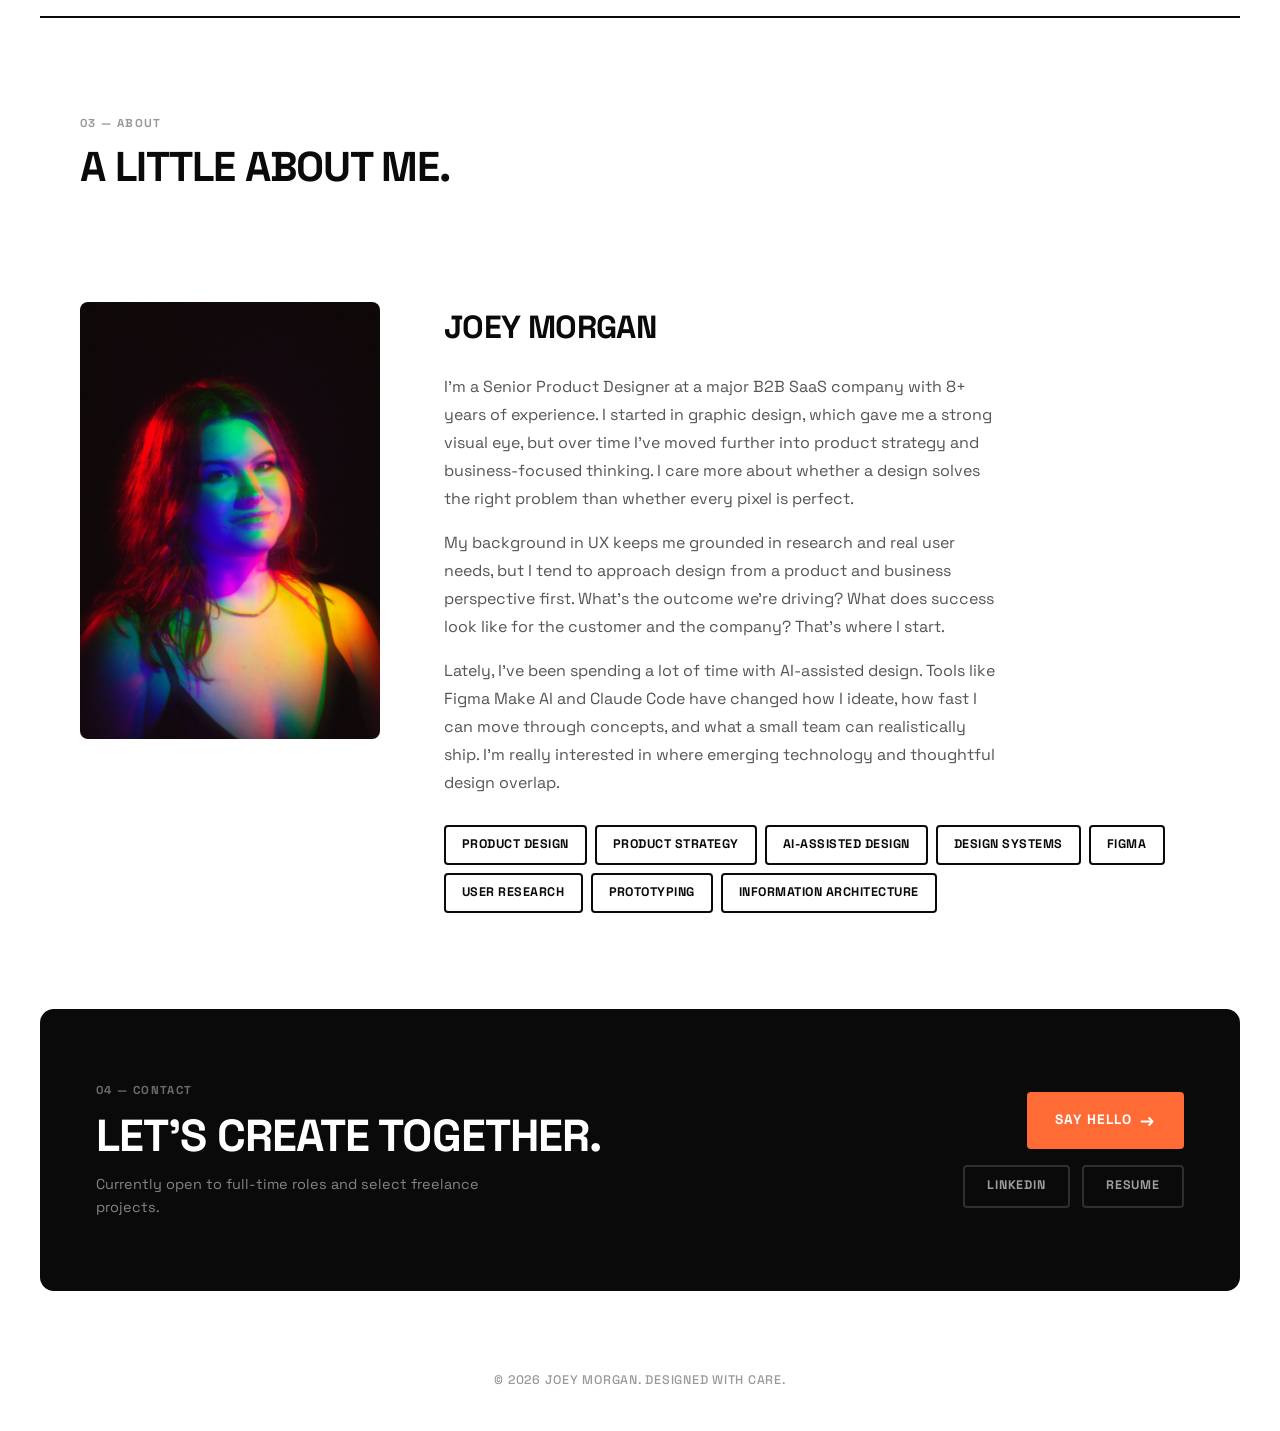
==== commit 4dcb4847: "Update case studies: new images, bold highlights, gallery wall, headshot, and layout improvements - " ====
--- a/index.html
+++ b/index.html
@@ -121,7 +121,7 @@
     <div class="service-card">
       <div class="service-icon"><img src="icon-ai.svg" alt="AI"></div>
       <h3>AI-Assisted Design</h3>
-      <p>Using tools like Figma AI and Cursor to move faster through ideation and push what's possible with a small team.</p>
+      <p>Using tools like Figma AI and Claude Code to move faster through ideation and push what's possible with a small team.</p>
     </div>
     <div class="service-card">
       <div class="service-icon"><img src="icon-systems.svg" alt="Systems"></div>
@@ -139,12 +139,12 @@
   </div>
 
   <section class="about">
-    <div class="about-photo">JM</div>
+    <div class="about-photo"><img src="Headshot.png" alt="Joey Morgan"></div>
     <div class="about-text">
       <h2>Joey Morgan</h2>
       <p>I'm a Senior Product Designer at a major B2B SaaS company with 8+ years of experience. I started in graphic design, which gave me a strong visual eye, but over time I've moved further into product strategy and business-focused thinking. I care more about whether a design solves the right problem than whether every pixel is perfect.</p>
       <p>My background in UX keeps me grounded in research and real user needs, but I tend to approach design from a product and business perspective first. What's the outcome we're driving? What does success look like for the customer and the company? That's where I start.</p>
-      <p>Lately, I've been spending a lot of time with AI-assisted design. Tools like Figma Make AI and Cursor have changed how I ideate, how fast I can move through concepts, and what a small team can realistically ship. I'm really interested in where emerging technology and thoughtful design overlap.</p>
+      <p>Lately, I've been spending a lot of time with AI-assisted design. Tools like Figma Make AI and Claude Code have changed how I ideate, how fast I can move through concepts, and what a small team can realistically ship. I'm really interested in where emerging technology and thoughtful design overlap.</p>
       <div class="skills">
         <span class="skill-tag">Product Design</span>
         <span class="skill-tag">Product Strategy</span>
@@ -166,10 +166,10 @@
       <p>Currently open to full-time roles and select freelance projects.</p>
     </div>
     <div class="contact-right">
-      <a href="mailto:joey@example.com" class="btn" style="background:var(--accent); color:#fff;">Say hello <span class="arrow">&rarr;</span></a>
+      <a href="mailto:kandismorgan@gmail.com" class="btn" style="background:var(--accent); color:#fff;">Say hello <span class="arrow">&rarr;</span></a>
       <div class="contact-links">
         <a href="https://linkedin.com/in/kandismorgan/" target="_blank" class="contact-link">LinkedIn</a>
-        <a href="#" class="contact-link">Resume</a>
+        <a href="KJoeyMorgan_Resume.pdf" target="_blank" class="contact-link">Resume</a>
       </div>
     </div>
   </section>
--- a/styles.css
+++ b/styles.css
@@ -328,16 +328,15 @@
 
 .about-photo {
   width: 100%;
-  aspect-ratio: 1;
   border-radius: var(--radius-sm);
-  background: linear-gradient(135deg, #FF6B35 0%, #c23a6b 50%, #5b2a86 100%);
-  display: flex;
-  align-items: center;
-  justify-content: center;
-  font-size: 4rem;
-  font-weight: 700;
-  color: #fff;
-  letter-spacing: -0.03em;
+  overflow: hidden;
+}
+
+.about-photo img {
+  width: 100%;
+  height: 100%;
+  object-fit: cover;
+  display: block;
 }
 
 .about-text h2 {
@@ -488,9 +487,9 @@
 }
 
 .project-hero .meta {
-  display: flex;
-  flex-wrap: wrap;
-  gap: 2.5rem;
+  display: grid;
+  grid-template-columns: 1fr 1fr;
+  gap: 1rem 2.5rem;
   font-size: 0.88rem;
   color: var(--muted);
   margin-bottom: 3rem;
@@ -548,6 +547,15 @@
   grid-template-columns: 1fr 1fr;
   gap: 1.5rem;
   margin: 2.5rem -10%;
+}
+
+.project-content .image-row--stacked {
+  grid-template-columns: 1fr;
+  margin: 2.5rem -15%;
+}
+
+.project-content .image-row--stacked img {
+  width: 100%;
 }
 
 .project-content .image-row:has(> :only-child) {
@@ -958,8 +966,8 @@
 /* ===== Findings Cards ===== */
 .findings {
   display: grid;
-  grid-template-columns: repeat(auto-fill, minmax(280px, 1fr));
-  gap: 1.5rem;
+  grid-template-columns: 1fr;
+  gap: 1rem;
   margin: 2.5rem 0;
 }
 
@@ -1011,6 +1019,77 @@
   border: none;
 }
 
+/* ===== Lightbox ===== */
+.lightbox-overlay {
+  display: none;
+  position: fixed;
+  top: 0;
+  left: 0;
+  width: 100%;
+  height: 100%;
+  background: rgba(0, 0, 0, 0.9);
+  z-index: 9999;
+  cursor: zoom-out;
+  align-items: center;
+  justify-content: center;
+  padding: 2rem;
+}
+
+.lightbox-overlay.active {
+  display: flex;
+}
+
+.lightbox-overlay img {
+  max-width: 90%;
+  max-height: 90vh;
+  border-radius: 8px;
+  box-shadow: 0 0 40px rgba(0, 0, 0, 0.5);
+}
+
+.lightbox-close {
+  position: absolute;
+  top: 1.5rem;
+  right: 2rem;
+  color: #fff;
+  font-size: 2rem;
+  cursor: pointer;
+  opacity: 0.7;
+  transition: opacity 0.2s;
+  background: none;
+  border: none;
+  font-family: inherit;
+}
+
+.lightbox-close:hover {
+  opacity: 1;
+}
+
+.project-content .image-row img,
+.project-hero .hero-mockup img,
+.gallery-wall img {
+  cursor: zoom-in;
+}
+
+/* ===== Gallery Wall ===== */
+.gallery-wall {
+  columns: 2;
+  column-gap: 1rem;
+  margin: 2rem -10%;
+}
+
+.gallery-wall img {
+  width: 100%;
+  border-radius: var(--radius-sm);
+  margin-bottom: 1rem;
+  break-inside: avoid;
+  transition: transform 0.2s ease, box-shadow 0.2s ease;
+}
+
+.gallery-wall img:hover {
+  transform: scale(1.02);
+  box-shadow: 0 8px 24px rgba(0, 0, 0, 0.15);
+}
+
 /* ===== Responsive ===== */
 @media (max-width: 900px) {
   .services { grid-template-columns: repeat(2, 1fr); }
@@ -1021,6 +1100,8 @@
   .about { grid-template-columns: 1fr; gap: 2.5rem; }
   .about-photo { max-width: 220px; }
   .project-content .image-row { grid-template-columns: 1fr; margin-left: 0; margin-right: 0; }
+  .gallery-wall { columns: 1; margin-left: 0; margin-right: 0; }
+  .findings { grid-template-columns: 1fr; }
   .contact { flex-direction: column; text-align: center; margin-left: 1rem; margin-right: 1rem; }
   .contact .contact-right { align-items: center; }
   .section-header { flex-direction: column; align-items: flex-start; }
@@ -1033,5 +1114,5 @@
   .hero { min-height: 360px; padding: 2rem 1.5rem; }
   .hero h1 { font-size: 2.4rem; }
   nav .nav-inner { padding: 0 1.5rem; }
-  .project-hero .meta { flex-direction: column; gap: 1rem; }
-}
+  .project-hero .meta { grid-template-columns: 1fr; gap: 1rem; }
+}
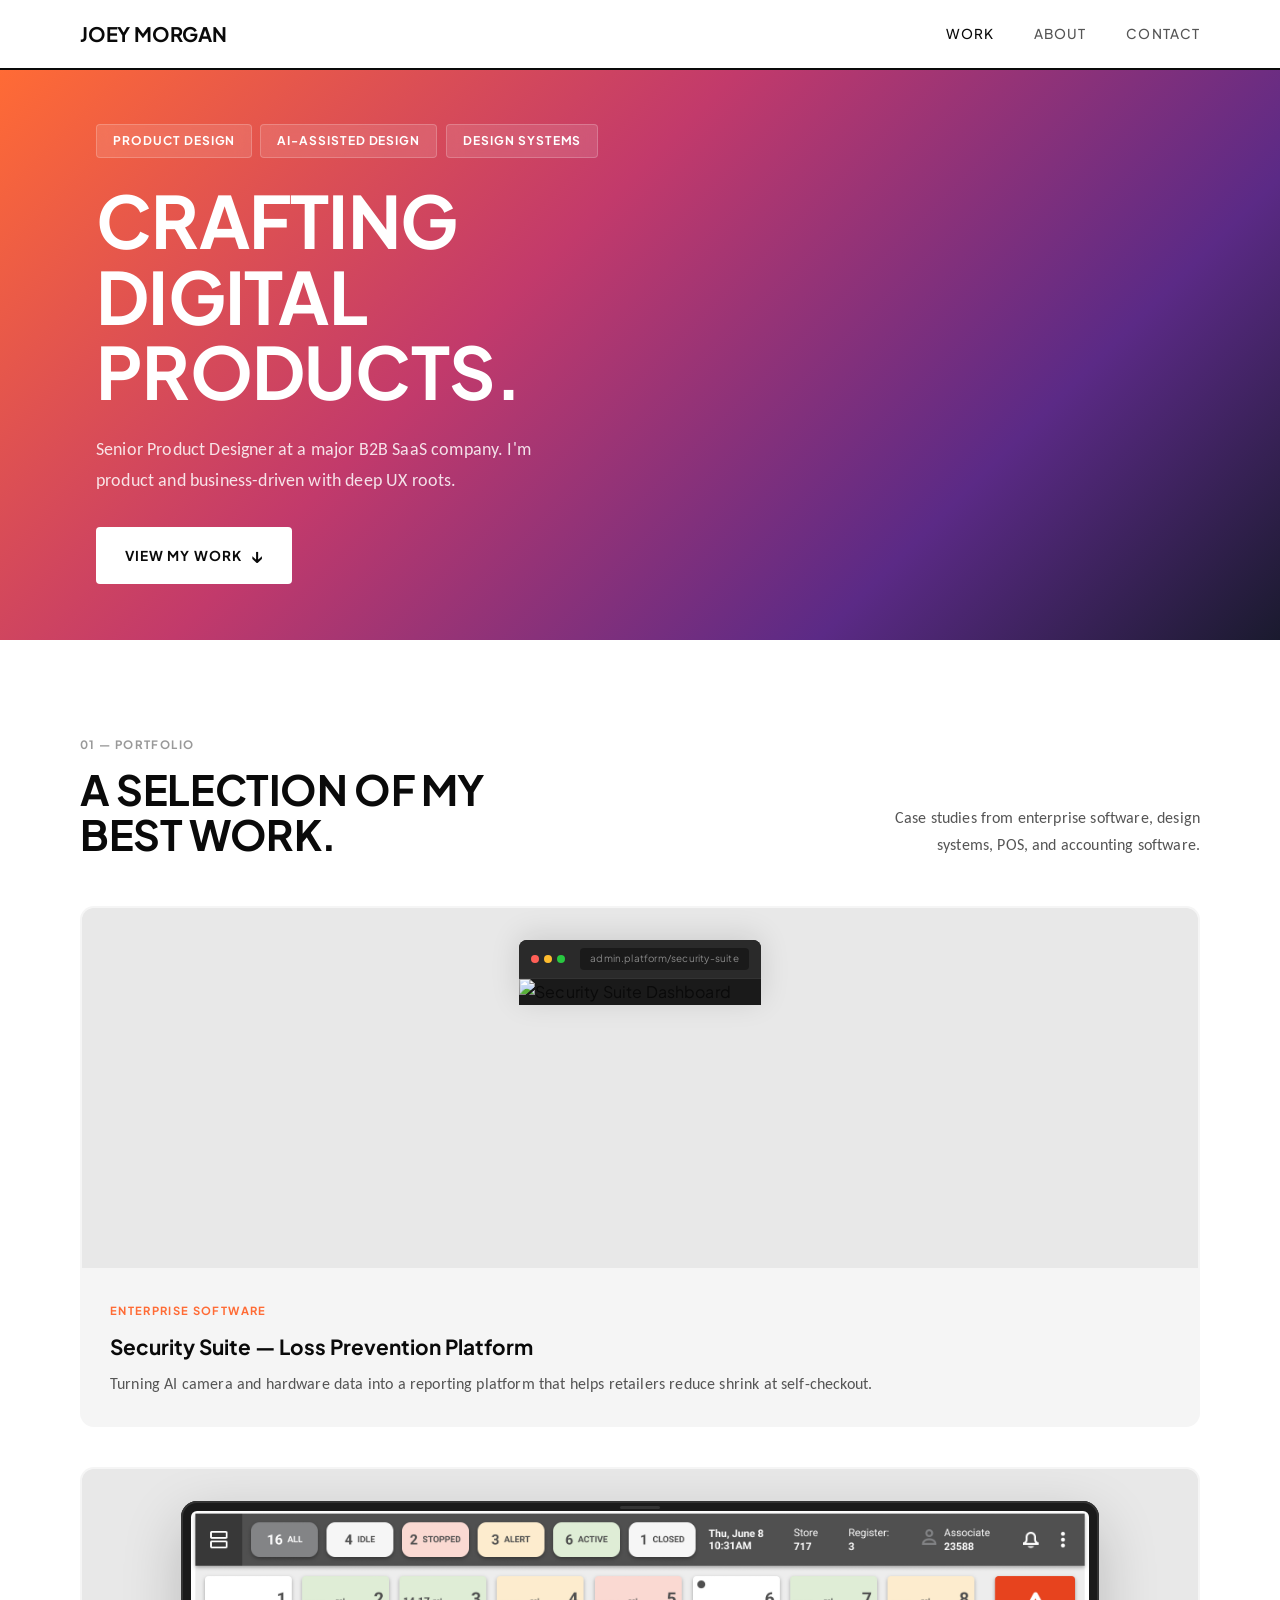
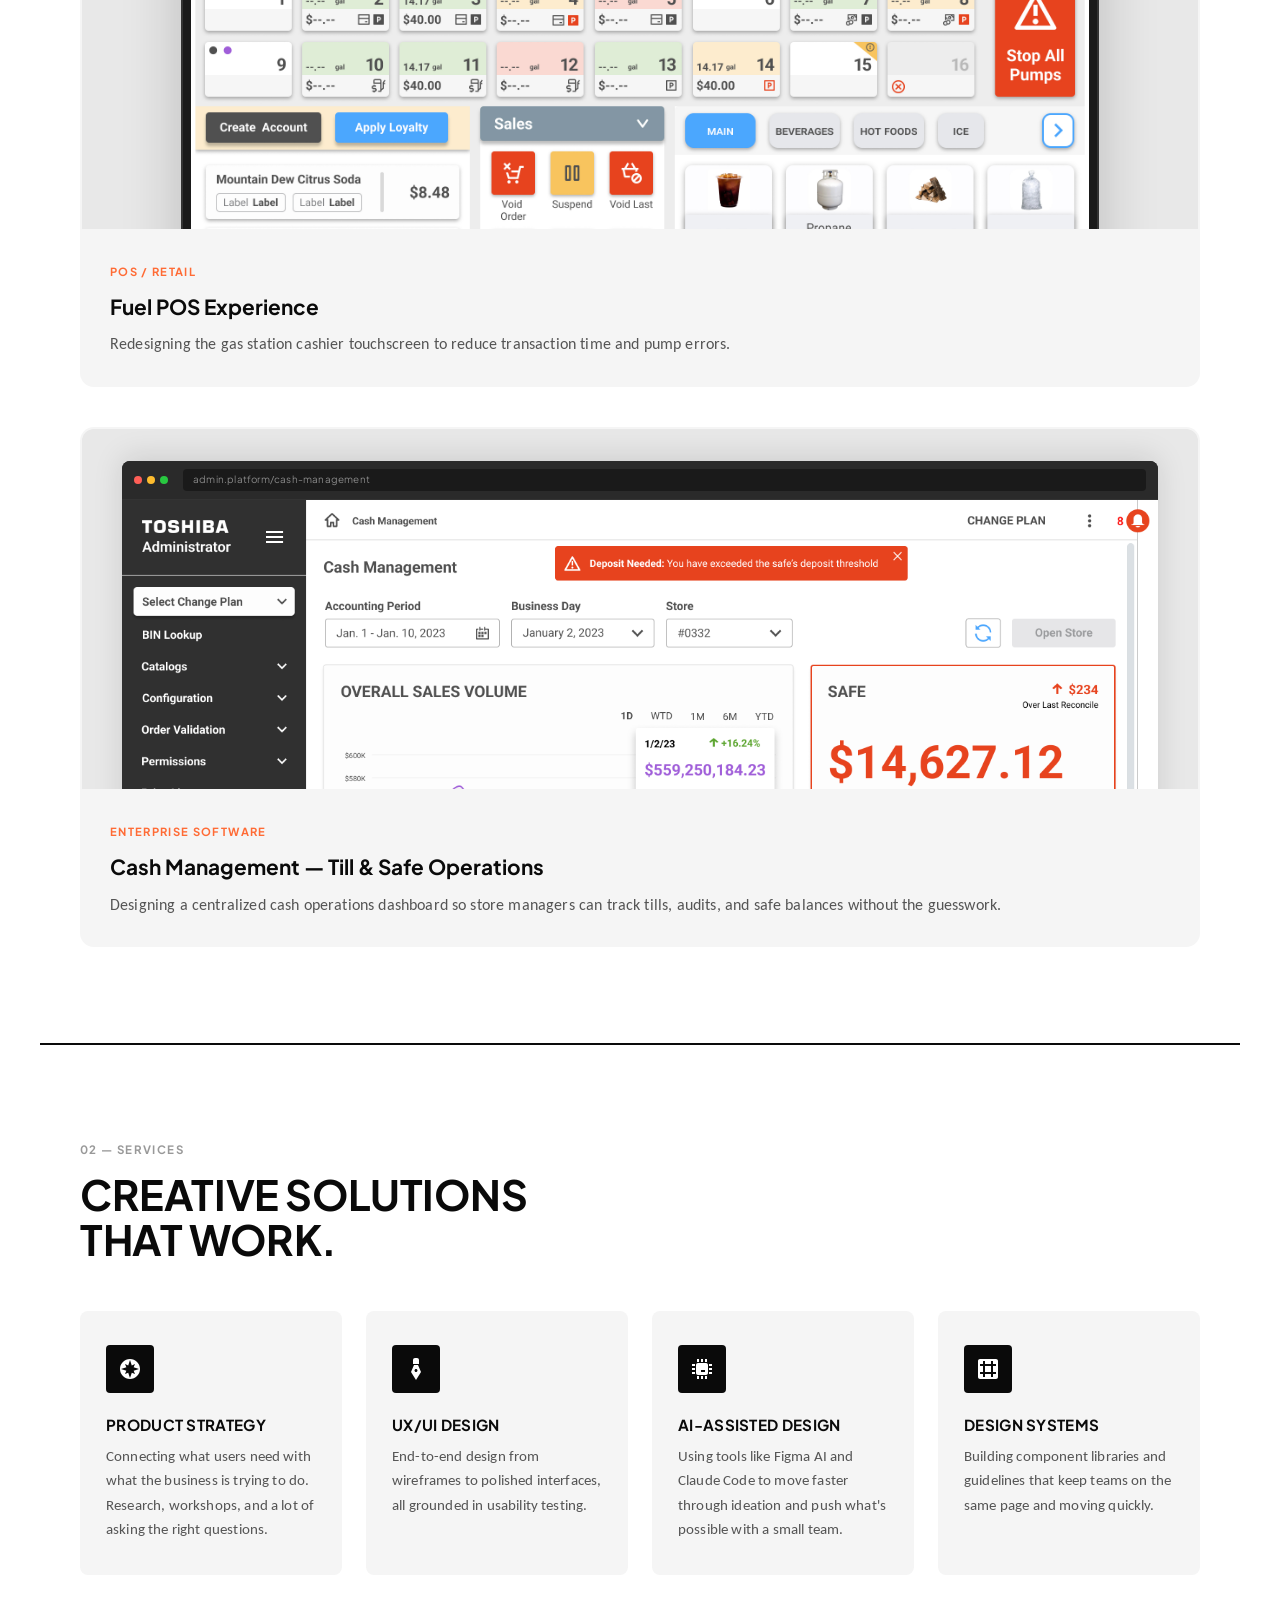
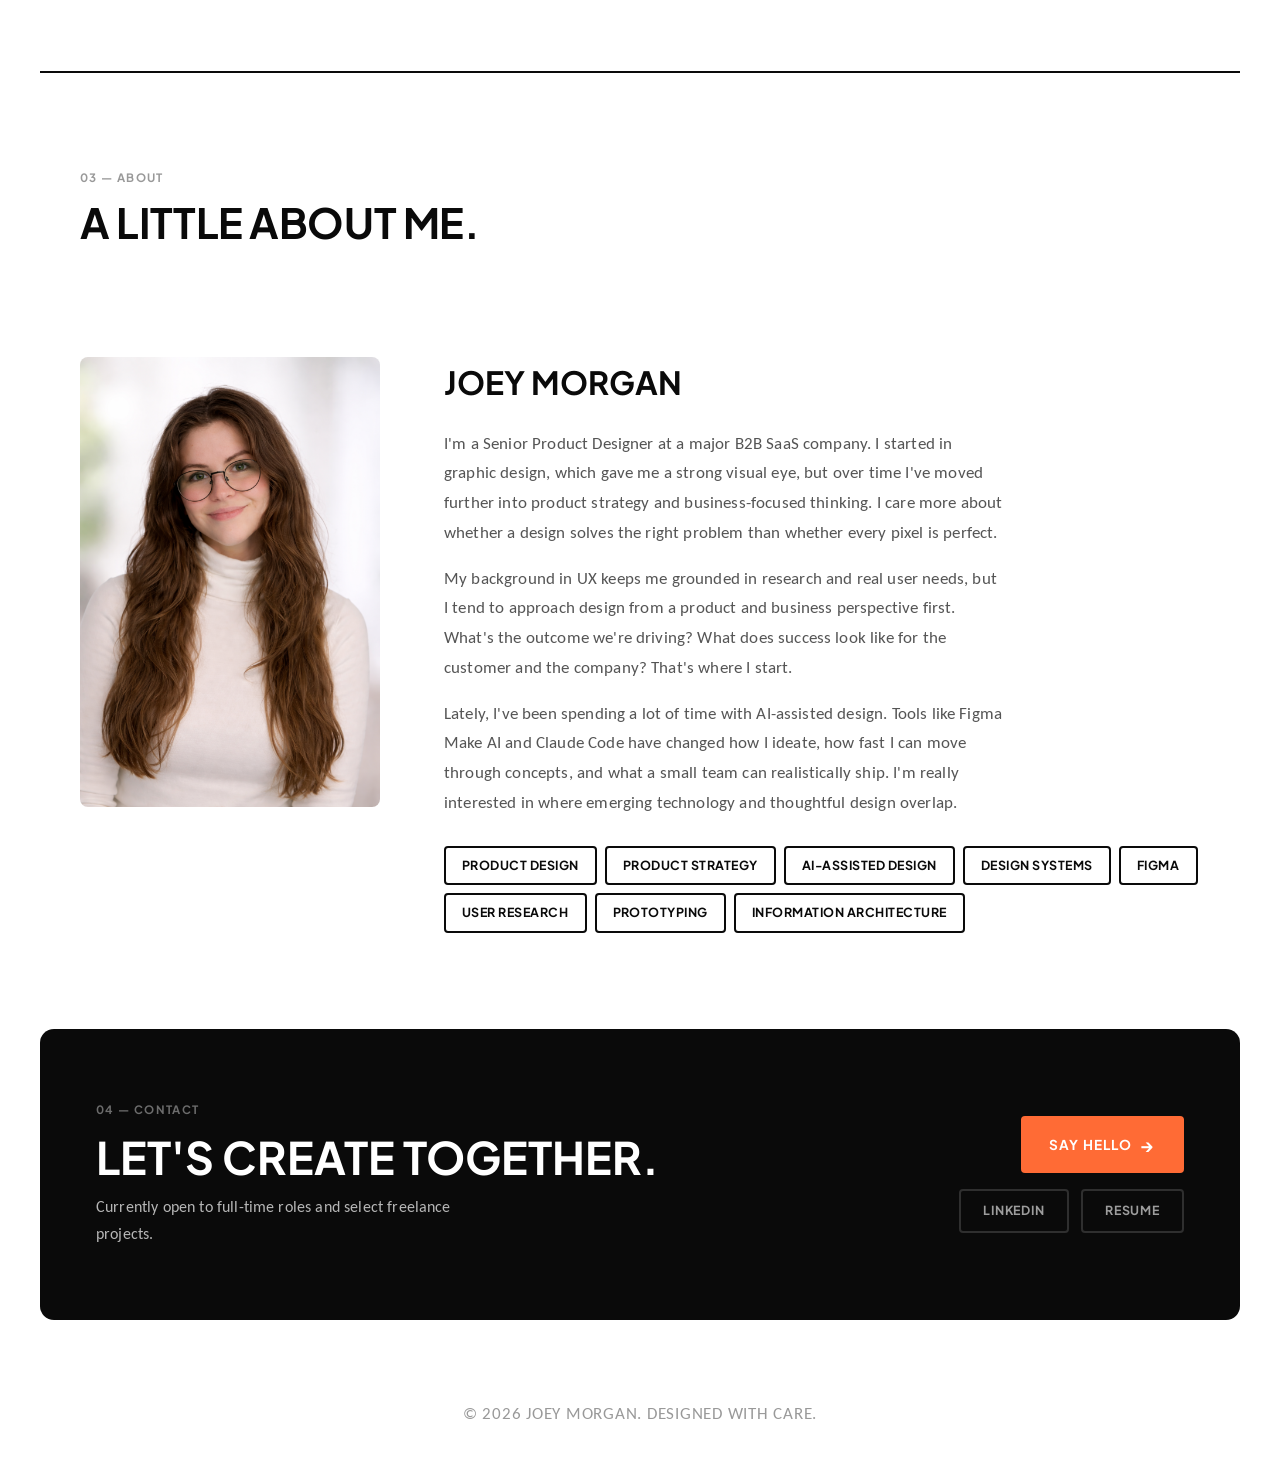
==== commit add2b69f: "Refresh portfolio: new headshot, resume, fonts, full-bleed hero, and Fuel POS gallery - Replace head" ====
--- a/index.html
+++ b/index.html
@@ -5,7 +5,7 @@
   <meta name="viewport" content="width=device-width, initial-scale=1.0">
   <title>Joey Morgan — Product Designer</title>
   <link rel="preconnect" href="https://fonts.googleapis.com">
-  <link href="https://fonts.googleapis.com/css2?family=Space+Grotesk:wght@400;500;600;700&display=swap" rel="stylesheet">
+  <link href="https://fonts.googleapis.com/css2?family=Carlito:ital,wght@0,400;0,700;1,400;1,700&family=Plus+Jakarta+Sans:wght@400;500;600;700;800&display=swap" rel="stylesheet">
   <link rel="stylesheet" href="styles.css">
 </head>
 <body>
@@ -31,7 +31,7 @@
         <span class="hero-tag">Design Systems</span>
       </div>
       <h1>Crafting Digital Products.</h1>
-      <p>Senior Product Designer at a major B2B SaaS company with 8+ years of experience. I'm product and business-driven with deep UX roots.</p>
+      <p>Senior Product Designer at a major B2B SaaS company. I'm product and business-driven with deep UX roots.</p>
       <a href="#work" class="btn">View my work <span class="arrow">&darr;</span></a>
     </div>
   </section>
@@ -42,7 +42,7 @@
       <div class="section-label">01 &mdash; Portfolio</div>
       <h2>A Selection of My Best Work.</h2>
     </div>
-    <p>Case studies from enterprise software, design systems, POS, and fintech.</p>
+    <p>Case studies from enterprise software, design systems, POS, and accounting software.</p>
   </div>
 
   <div class="projects-grid">
@@ -139,10 +139,10 @@
   </div>
 
   <section class="about">
-    <div class="about-photo"><img src="Headshot.png" alt="Joey Morgan"></div>
+    <div class="about-photo"><img src="KJM_headshot.png" alt="Joey Morgan"></div>
     <div class="about-text">
       <h2>Joey Morgan</h2>
-      <p>I'm a Senior Product Designer at a major B2B SaaS company with 8+ years of experience. I started in graphic design, which gave me a strong visual eye, but over time I've moved further into product strategy and business-focused thinking. I care more about whether a design solves the right problem than whether every pixel is perfect.</p>
+      <p>I'm a Senior Product Designer at a major B2B SaaS company. I started in graphic design, which gave me a strong visual eye, but over time I've moved further into product strategy and business-focused thinking. I care more about whether a design solves the right problem than whether every pixel is perfect.</p>
       <p>My background in UX keeps me grounded in research and real user needs, but I tend to approach design from a product and business perspective first. What's the outcome we're driving? What does success look like for the customer and the company? That's where I start.</p>
       <p>Lately, I've been spending a lot of time with AI-assisted design. Tools like Figma Make AI and Claude Code have changed how I ideate, how fast I can move through concepts, and what a small team can realistically ship. I'm really interested in where emerging technology and thoughtful design overlap.</p>
       <div class="skills">
--- a/styles.css
+++ b/styles.css
@@ -12,7 +12,8 @@
   --radius: 14px;
   --radius-sm: 8px;
   --max-w: 1200px;
-  --font: 'Space Grotesk', system-ui, -apple-system, sans-serif;
+  --font: 'Plus Jakarta Sans', system-ui, -apple-system, sans-serif;
+  --font-body: 'Calibri', 'Carlito', system-ui, -apple-system, sans-serif;
 }
 
 html { scroll-behavior: smooth; }
@@ -22,7 +23,14 @@
   background: var(--bg);
   color: var(--text);
   line-height: 1.6;
+  letter-spacing: 0.01em;
   -webkit-font-smoothing: antialiased;
+}
+
+p {
+  font-family: var(--font-body);
+  font-size: 1.0625rem;
+  line-height: 1.7;
 }
 
 a { color: inherit; text-decoration: none; }
@@ -50,7 +58,7 @@
 nav .logo {
   font-weight: 700;
   font-size: 1.25rem;
-  letter-spacing: -0.03em;
+  letter-spacing: -0.01em;
   text-transform: uppercase;
 }
 
@@ -71,15 +79,11 @@
 /* ===== Hero ===== */
 .hero {
   position: relative;
-  max-width: var(--max-w);
-  margin: 0 auto;
   margin-top: 68px;
-  border-radius: var(--radius);
-  overflow: hidden;
   min-height: 520px;
   display: flex;
   align-items: flex-end;
-  padding: 3.5rem;
+  padding: 3.5rem max(3.5rem, calc((100% - var(--max-w)) / 2 + 3.5rem));
   background: linear-gradient(135deg, #FF6B35 0%, #c23a6b 40%, #5b2a86 75%, #1a1a2e 100%);
 }
 
@@ -96,12 +100,12 @@
   margin-bottom: 1.5rem;
   color: #fff;
   text-transform: uppercase;
-  letter-spacing: -0.03em;
+  letter-spacing: -0.01em;
 }
 
 .hero p {
-  font-size: 1.05rem;
-  color: rgba(255,255,255,0.8);
+  font-size: 1.15rem;
+  color: rgba(255,255,255,0.85);
   max-width: 440px;
   margin-bottom: 2rem;
   line-height: 1.7;
@@ -166,6 +170,8 @@
   border-top: 2px solid var(--text);
 }
 
+.hero + .section-header { border-top: none; }
+
 .section-label {
   font-size: 0.72rem;
   font-weight: 700;
@@ -180,12 +186,12 @@
   font-weight: 700;
   line-height: 1.1;
   max-width: 480px;
-  letter-spacing: -0.03em;
+  letter-spacing: -0.01em;
   text-transform: uppercase;
 }
 
 .section-header p {
-  font-size: 0.9rem;
+  font-size: 1rem;
   color: var(--muted);
   max-width: 320px;
   text-align: right;
@@ -199,7 +205,7 @@
   font-size: 2rem;
   font-weight: 700;
   text-transform: uppercase;
-  letter-spacing: -0.02em;
+  letter-spacing: 0;
 }
 
 /* ===== Project Grid ===== */
@@ -251,13 +257,13 @@
   font-size: 1.3rem;
   font-weight: 700;
   margin-bottom: 0.5rem;
-  letter-spacing: -0.02em;
+  letter-spacing: 0;
 }
 
 .project-card p {
-  font-size: 0.9rem;
+  font-size: 1rem;
   color: var(--muted);
-  line-height: 1.55;
+  line-height: 1.6;
 }
 
 /* ===== Services / Skills Grid ===== */
@@ -310,9 +316,9 @@
 }
 
 .service-card p {
-  font-size: 0.82rem;
+  font-size: 0.95rem;
   color: var(--muted);
-  line-height: 1.55;
+  line-height: 1.6;
 }
 
 /* ===== About Section ===== */
@@ -344,7 +350,7 @@
   font-weight: 700;
   margin-bottom: 1.25rem;
   text-transform: uppercase;
-  letter-spacing: -0.02em;
+  letter-spacing: 0;
 }
 
 .about-text p {
@@ -398,14 +404,14 @@
   color: #fff;
   line-height: 1.1;
   text-transform: uppercase;
-  letter-spacing: -0.02em;
+  letter-spacing: 0;
 }
 
 .contact p {
-  color: rgba(255,255,255,0.5);
+  color: rgba(255,255,255,0.7);
   margin-top: 0.75rem;
   max-width: 400px;
-  font-size: 0.9rem;
+  font-size: 1rem;
 }
 
 .contact .contact-right {
@@ -481,7 +487,7 @@
 .project-hero h1 {
   font-size: clamp(2.2rem, 5vw, 3.2rem);
   font-weight: 700;
-  letter-spacing: -0.03em;
+  letter-spacing: -0.01em;
   margin-bottom: 1.5rem;
   text-transform: uppercase;
 }
@@ -697,7 +703,7 @@
 .card-mockup-wrap {
   background: #e8e8e8;
   display: flex;
-  align-items: flex-end;
+  align-items: flex-start;
   justify-content: center;
   padding: 2rem 2.5rem 0;
   height: 100%;
@@ -810,7 +816,7 @@
   display: flex;
   flex-direction: column;
   align-items: center;
-  justify-content: flex-end;
+  justify-content: flex-start;
   padding: 2rem 3rem 1rem;
   height: 100%;
 }
@@ -885,6 +891,9 @@
   padding: 2.5rem;
 }
 
+.metrics-banner--3 { max-width: 620px; }
+.metrics-grid--3 { grid-template-columns: repeat(3, 1fr); }
+
 .metric {
   text-align: center;
 }
@@ -894,7 +903,7 @@
   font-size: 2.2rem;
   font-weight: 700;
   color: var(--accent);
-  letter-spacing: -0.03em;
+  letter-spacing: -0.01em;
   line-height: 1.2;
 }
 
@@ -988,10 +997,10 @@
 }
 
 .finding-card p {
-  font-size: 0.92rem;
+  font-size: 1rem;
   color: var(--muted);
   margin-bottom: 0.5rem;
-  line-height: 1.6;
+  line-height: 1.65;
 }
 
 .finding-card p strong {
@@ -1096,7 +1105,7 @@
 }
 
 @media (max-width: 768px) {
-  .hero { min-height: 420px; margin-top: 68px; margin-left: 1rem; margin-right: 1rem; padding: 2.5rem; }
+  .hero { min-height: 420px; margin-top: 68px; padding: 2.5rem; }
   .about { grid-template-columns: 1fr; gap: 2.5rem; }
   .about-photo { max-width: 220px; }
   .project-content .image-row { grid-template-columns: 1fr; margin-left: 0; margin-right: 0; }
